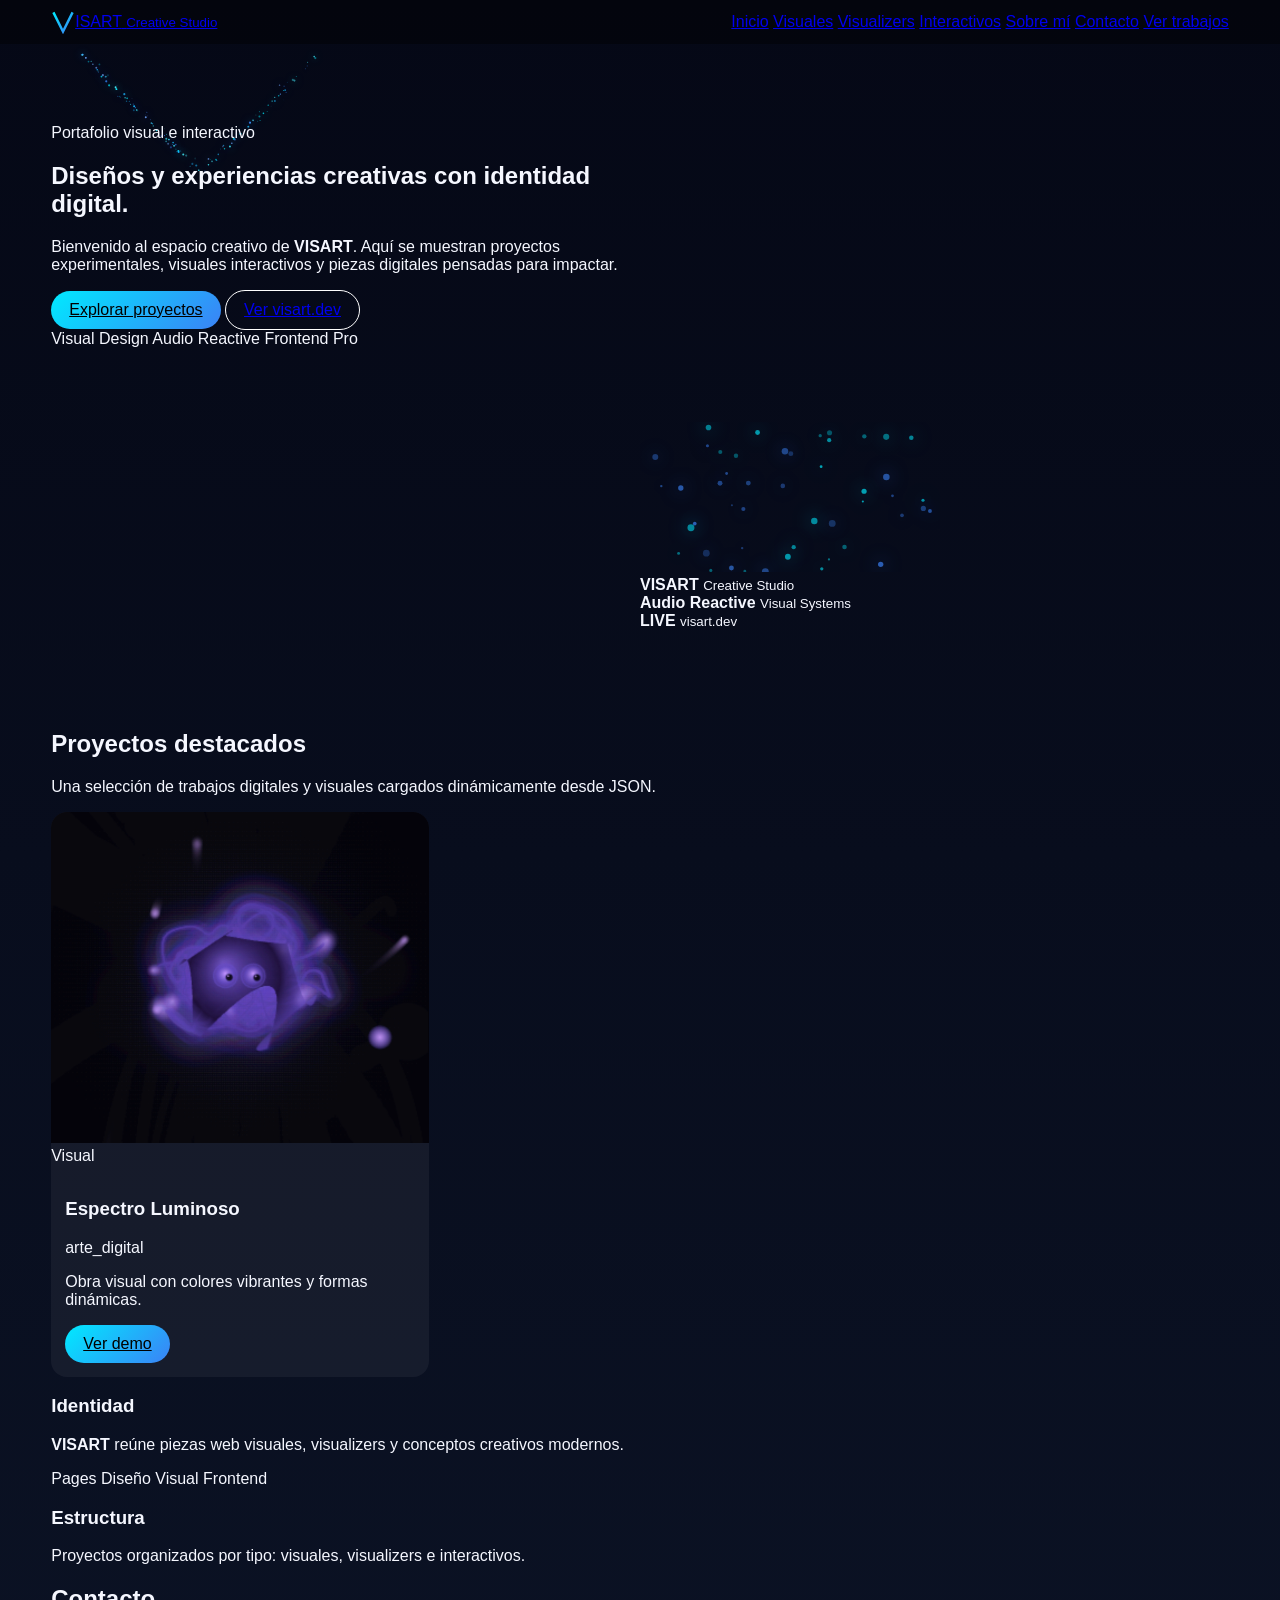
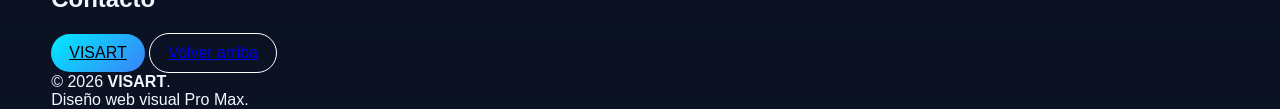
==== index.html @ 34c1328e "Enhance accessibility and text clarity in index.html Updated accessibility attributes and improved t" ====
<!DOCTYPE html>
<html lang="es">
<head>
  <meta charset="UTF-8" />
  <meta name="viewport" content="width=device-width, initial-scale=1.0" />

  <title>VISART | Portafolio Creativo</title>

  <meta name="google" content="notranslate">
  <meta name="description" content="Portafolio creativo de VISART con proyectos visuales, visualizers e interactivos." />

  <link rel="stylesheet" href="style.css">
</head>

<body class="page-home" data-tipo="todos" data-json="data/proyectos.json" data-assets="">
  <div class="bg-grid"></div>

  <header class="header">
    <div class="container header-inner">

      <a href="index.html" class="brand" aria-label="Ir al inicio de VISART">
        <div class="brand-mark">
          <svg viewBox="0 0 100 100" class="v-nav" aria-hidden="true">
            <defs>
              <linearGradient id="vGradient" x1="0%" y1="0%" x2="100%" y2="100%">
                <stop offset="0%" stop-color="var(--accent1)" />
                <stop offset="100%" stop-color="var(--accent2)" />
              </linearGradient>
            </defs>
            <path d="M10 10 L50 90 L90 10" />
          </svg>

          <canvas class="v-canvas" aria-hidden="true"></canvas>
        </div>

        <div class="brand-text">
          <span>ISART</span>
          <small>Creative Studio</small>
        </div>
      </a>

      <nav class="nav-links" aria-label="Navegación principal">
        <a href="#inicio">Inicio</a>
        <a href="pages/visuales/index.html">Visuales</a>
        <a href="pages/visualizers/index.html">Visualizers</a>
        <a href="pages/interactivos/index.html">Interactivos</a>
        <a href="#sobre-mi">Sobre mí</a>
        <a href="#contacto">Contacto</a>
        <a class="nav-cta" href="#proyectos">Ver trabajos</a>
      </nav>

    </div>
  </header>

  <main>
    <section class="hero" id="inicio">
      <div class="container hero-grid">

        <div class="hero-content">
          <div class="eyebrow">Portafolio visual e interactivo</div>

          <h1>
            Diseños y experiencias <span>creativas</span> con identidad digital.
          </h1>

          <p>
            Bienvenido al espacio creativo de <strong>VISART</strong>. Aquí se muestran proyectos experimentales,
            visuales interactivos y piezas digitales pensadas para impactar.
          </p>

          <div class="hero-actions">
            <a class="btn btn-primary" href="#proyectos">Explorar proyectos</a>
            <a class="btn btn-secondary" href="https://visart.dev" target="_blank" rel="noopener noreferrer">Ver visart.dev</a>
          </div>

          <div class="hero-points">
            <span>Visual Design</span>
            <span>Audio Reactive</span>
            <span>Frontend Pro</span>
          </div>
        </div>

        <div class="hero-card">
          <div class="hero-visual">
            <video autoplay muted loop playsinline class="bg-video">
              <source src="assets/hero-card.mp4" type="video/mp4">
            </video>

            <canvas id="bgFX"></canvas>
          </div>

          <div class="hero-mini-stats">
            <div class="mini">
              <strong>VISART</strong>
              <small>Creative Studio</small>
            </div>

            <div class="mini">
              <strong>Audio Reactive</strong>
              <small>Visual Systems</small>
            </div>

            <div class="mini">
              <strong>LIVE</strong>
              <small>visart.dev</small>
            </div>
          </div>
        </div>

      </div>
    </section>

    <section class="section" id="proyectos">
      <div class="container">
        <div class="section-head">
          <h2>Proyectos destacados</h2>
          <p>Una selección de trabajos digitales y visuales cargados dinámicamente desde JSON.</p>
        </div>

        <div class="projects-grid" id="projects-container"></div>
      </div>
    </section>

    <section class="section" id="sobre-mi">
      <div class="container about-grid">

        <div class="glass">
          <h3>Identidad</h3>
          <p>
            <strong>VISART</strong> reúne piezas web visuales, visualizers y conceptos creativos modernos.
          </p>

          <div class="skills">
            <span>Pages</span>
            <span>Diseño Visual</span>
            <span>Frontend</span>
          </div>
        </div>

        <div class="glass">
          <h3>Estructura</h3>
          <p>
            Proyectos organizados por tipo: visuales, visualizers e interactivos.
          </p>
        </div>

      </div>
    </section>

    <section class="section" id="contacto">
      <div class="container">
        <div class="glass contact-box">
          <h2>Contacto</h2>

          <div class="hero-actions center-actions">
            <a class="btn btn-primary" href="https://visart.dev" target="_blank" rel="noopener noreferrer">VISART</a>
            <a class="btn btn-secondary" href="#inicio">Volver arriba</a>
          </div>
        </div>
      </div>
    </section>
  </main>

  <footer>
    <div class="container footer-line">
      <div>© 2026 <strong>VISART</strong>.</div>
      <div>Diseño web visual Pro Max.</div>
    </div>
  </footer>

  <script src="script.js"></script>
</body>
</html>
---- style.css ----
:root {
  --bg: #050816;
  --bg2: #0b1224;
  --text: #f5f7ff;
  --accent1: #00eaff;
  --accent2: #3b82f6;
  --radius: 20px;
}

body {
  margin: 0;
  font-family: Arial;
  color: var(--text);
  background: linear-gradient(180deg, var(--bg), var(--bg2));
}

.container {
  width: 92%;
  max-width: 1200px;
  margin: auto;
}

/* HEADER */
.header {
  padding: 10px 0;
  background: rgba(0,0,0,.4);
}

.header-inner {
  display: flex;
  justify-content: space-between;
  align-items: center;
}

.brand {
  display: flex;
  align-items: center;
}

.brand-mark {
  width: 24px;
  height: 24px;
}

.v-nav path {
  stroke: url(#vGradient);
  stroke-width: 10;
  fill: none;
}

/* HERO */
.hero {
  padding: 80px 0;
}

.hero-grid {
  display: grid;
  grid-template-columns: 1fr 1fr;
}

.bg-video {
  width: 100%;
  border-radius: 20px;
}

/* BOTONES */
.btn {
  padding: 10px 18px;
  border-radius: 999px;
  display: inline-block;
}

.btn-primary {
  background: linear-gradient(135deg, var(--accent1), var(--accent2));
  color: #000;
}

.btn-secondary {
  border: 1px solid #fff;
}

/* PROYECTOS */
.projects-grid {
  display: grid;
  grid-template-columns: repeat(3, 1fr);
  gap: 22px;
}

.project-card {
  background: rgba(255,255,255,.05);
  border-radius: 16px;
  overflow: hidden;
}

.project-thumb img {
  width: 100%;
}

.project-body {
  padding: 14px;
}

/* RESPONSIVE */
@media (max-width: 900px) {
  .projects-grid {
    grid-template-columns: 1fr;
  }
}
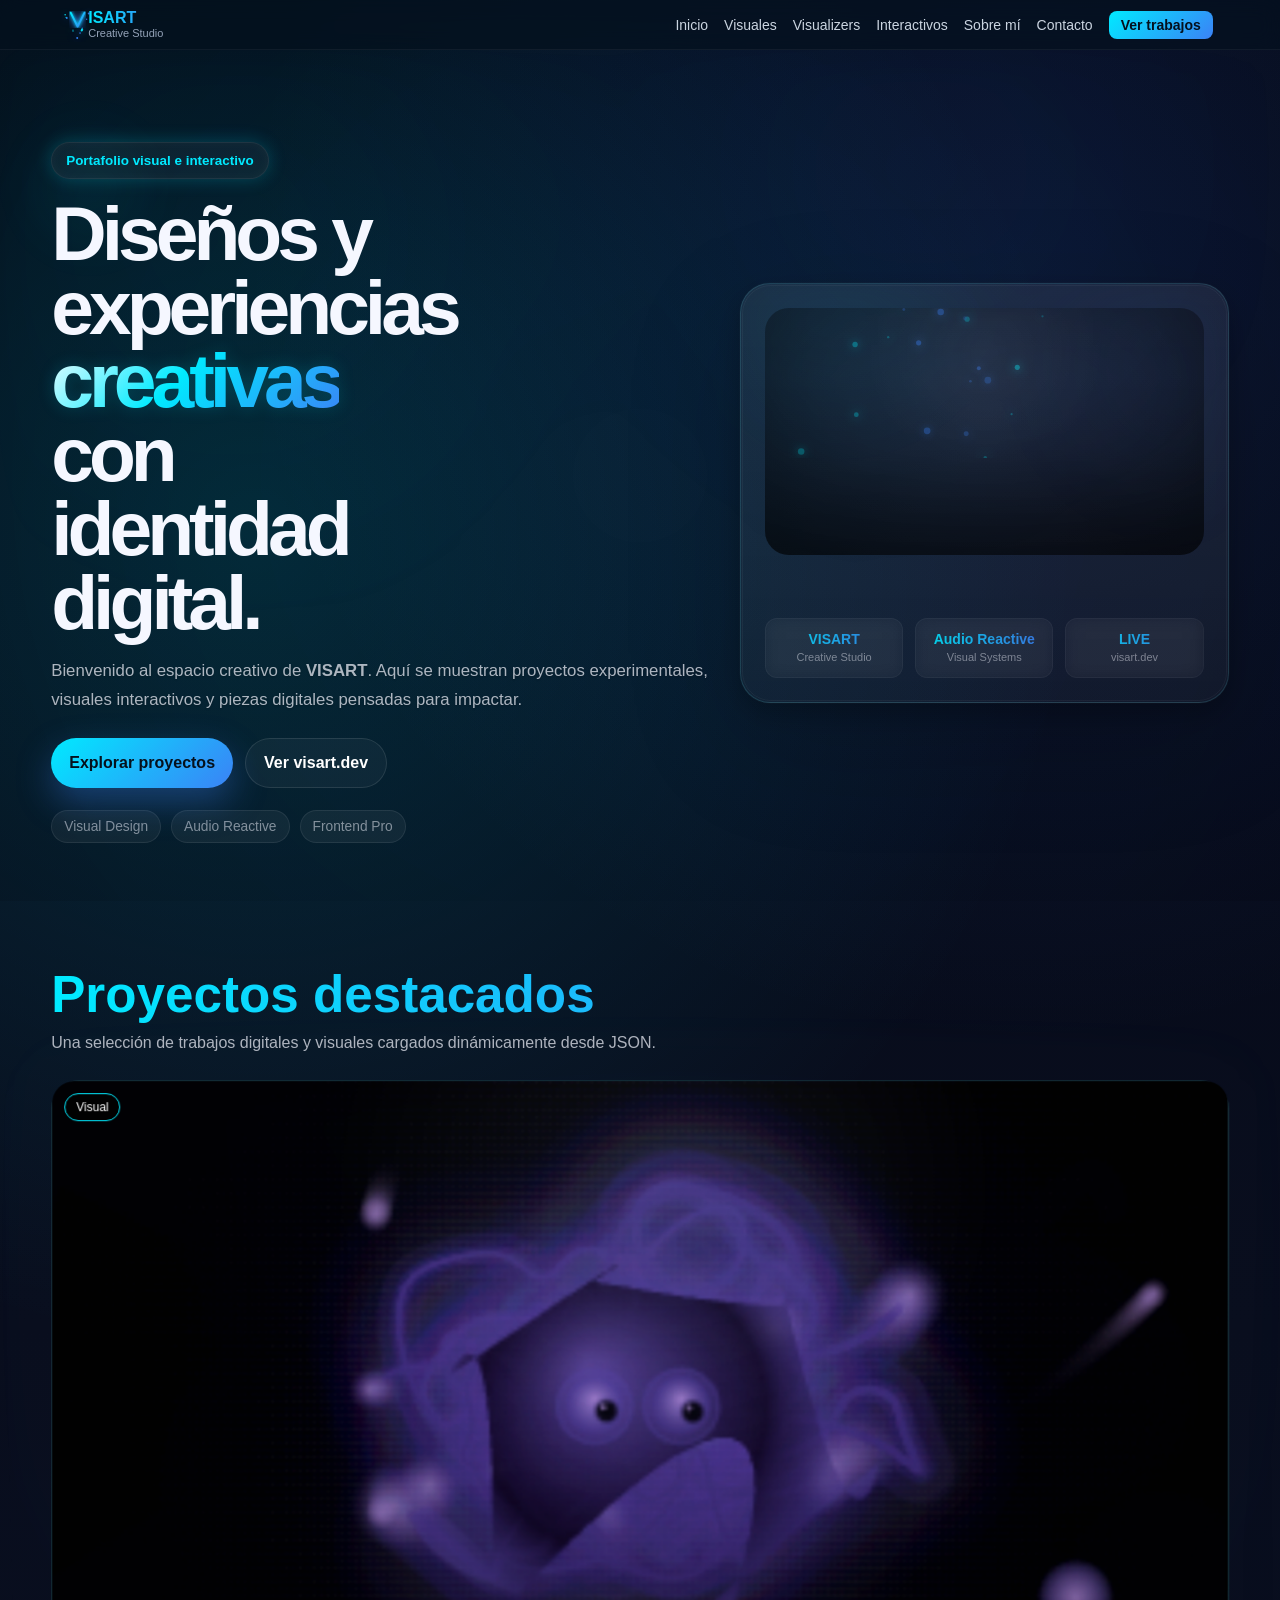
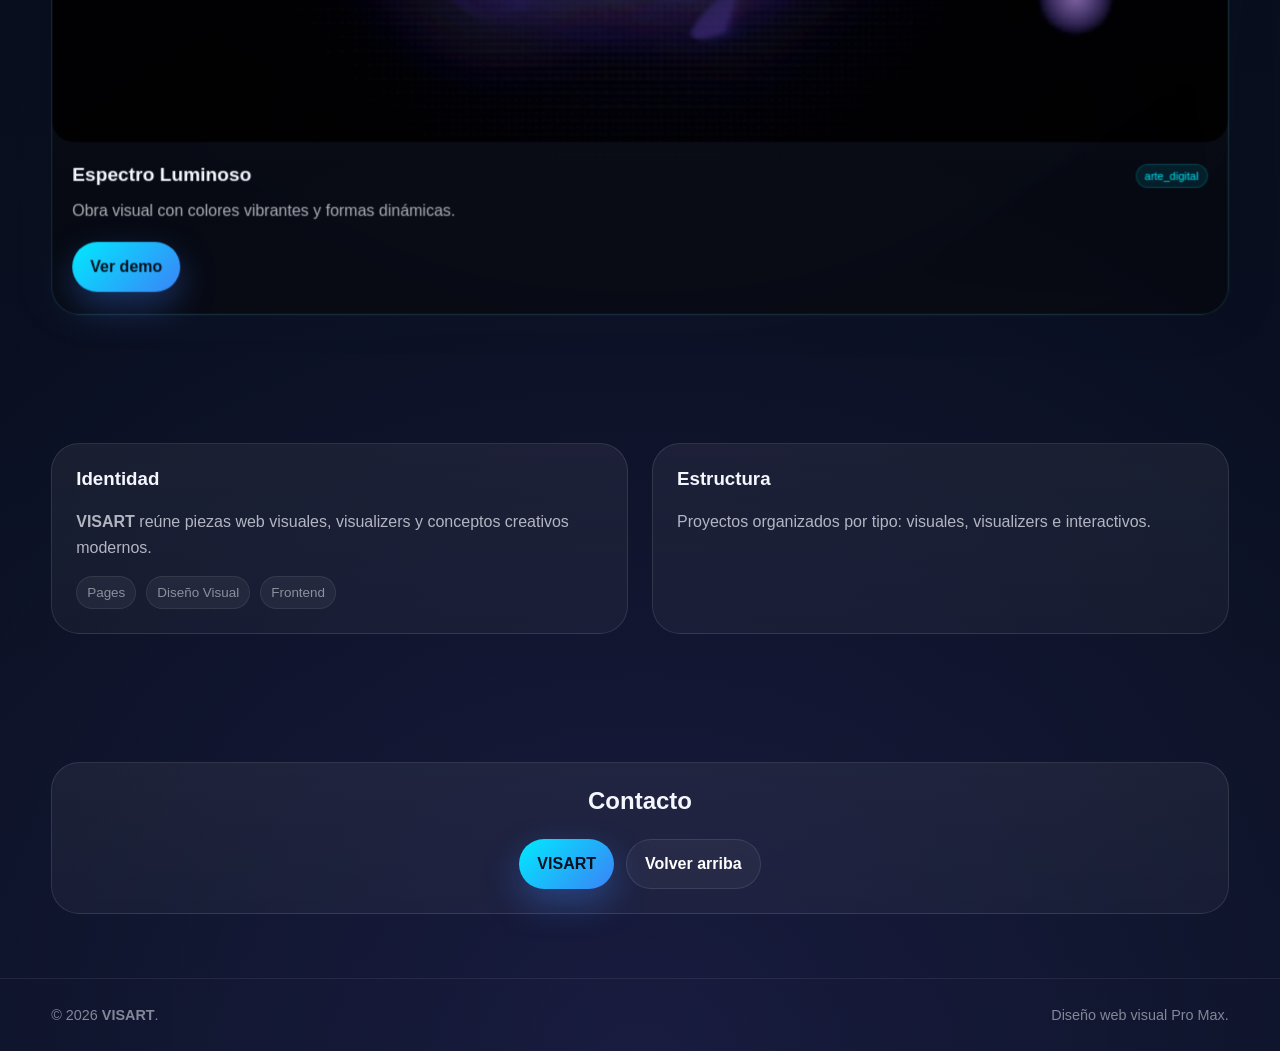
==== commit 0c334a34: "Update index.html" ====
--- a/index.html
+++ b/index.html
@@ -2,24 +2,70 @@
 <html lang="es">
 <head>
   <meta charset="UTF-8" />
-  <meta name="viewport" content="width=device-width, initial-scale=1.0" />
+  <meta
+    name="viewport"
+    content="width=device-width, initial-scale=1.0, viewport-fit=cover"
+  />
 
   <title>VISART | Portafolio Creativo</title>
 
   <meta name="google" content="notranslate">
-  <meta name="description" content="Portafolio creativo de VISART con proyectos visuales, visualizers e interactivos." />
-
-  <link rel="stylesheet" href="style.css">
+  <meta
+    name="description"
+    content="Portafolio creativo de VISART: arte digital interactivo, visualizers audio reactivos y experiencias visuales experimentales en visart.dev."
+  />
+
+  <link rel="canonical" href="https://visart.dev/">
+
+  <meta property="og:title" content="VISART | Visual Portfolio">
+  <meta
+    property="og:description"
+    content="Arte visual interactivo y visualizers audio-reactivos."
+  >
+
+  <meta
+    property="og:image"
+    content="https://visart.dev/assets/preview.png"
+  >
+
+  <meta property="og:url" content="https://visart.dev">
+  <meta name="twitter:card" content="summary_large_image">
+
+  <link rel="icon" href="/assets/favicon-32.png" sizes="32x32">
+  <link rel="apple-touch-icon" href="/assets/favicon-192.png">
+  <link rel="manifest" href="/site.webmanifest">
+
+  <link rel="stylesheet" href="/style.css">
+
+  <script type="application/ld+json">
+  {
+    "@context": "https://schema.org",
+    "@type": "Organization",
+    "name": "VISART",
+    "url": "https://visart.dev",
+    "logo": "https://visart.dev/assets/favicon-512.png",
+    "sameAs": [
+      "https://github.com/jhvisart"
+    ]
+  }
+  </script>
 </head>
 
-<body class="page-home" data-tipo="todos" data-json="data/proyectos.json" data-assets="">
+<body
+  class="page-home"
+  data-tipo="landing"
+  data-json="/data/proyectos.json"
+  data-assets="/"
+>
+
   <div class="bg-grid"></div>
 
   <header class="header">
     <div class="container header-inner">
 
-      <a href="index.html" class="brand" aria-label="Ir al inicio de VISART">
+      <a href="/" class="brand" aria-label="Ir al inicio de VISART">
         <div class="brand-mark">
+
           <svg viewBox="0 0 100 100" class="v-nav" aria-hidden="true">
             <defs>
               <linearGradient id="vGradient" x1="0%" y1="0%" x2="100%" y2="100%">
@@ -27,6 +73,7 @@
                 <stop offset="100%" stop-color="var(--accent2)" />
               </linearGradient>
             </defs>
+
             <path d="M10 10 L50 90 L90 10" />
           </svg>
 
@@ -41,9 +88,9 @@
 
       <nav class="nav-links" aria-label="Navegación principal">
         <a href="#inicio">Inicio</a>
-        <a href="pages/visuales/index.html">Visuales</a>
-        <a href="pages/visualizers/index.html">Visualizers</a>
-        <a href="pages/interactivos/index.html">Interactivos</a>
+        <a href="/pages/visuales/">Visuales</a>
+        <a href="/pages/visualizers/">Visualizers</a>
+        <a href="/pages/interactivos/">Interactivos</a>
         <a href="#sobre-mi">Sobre mí</a>
         <a href="#contacto">Contacto</a>
         <a class="nav-cta" href="#proyectos">Ver trabajos</a>
@@ -53,24 +100,44 @@
   </header>
 
   <main>
+
     <section class="hero" id="inicio">
+      <div class="hero-silence-layer"></div>
       <div class="container hero-grid">
 
-        <div class="hero-content">
-          <div class="eyebrow">Portafolio visual e interactivo</div>
+        <div class="hero-content reveal">
+
+          <div class="eyebrow">
+            Portafolio visual e interactivo
+          </div>
 
           <h1>
-            Diseños y experiencias <span>creativas</span> con identidad digital.
+            Diseños y experiencias
+            <span>creativas</span>
+            con identidad digital.
           </h1>
 
           <p>
-            Bienvenido al espacio creativo de <strong>VISART</strong>. Aquí se muestran proyectos experimentales,
-            visuales interactivos y piezas digitales pensadas para impactar.
+            Bienvenido al espacio creativo de
+            <strong>VISART</strong>.
+            Aquí se muestran proyectos experimentales,
+            visuales interactivos y piezas digitales
+            pensadas para impactar.
           </p>
 
           <div class="hero-actions">
-            <a class="btn btn-primary" href="#proyectos">Explorar proyectos</a>
-            <a class="btn btn-secondary" href="https://visart.dev" target="_blank" rel="noopener noreferrer">Ver visart.dev</a>
+            <a class="btn btn-primary" href="#proyectos">
+              Explorar proyectos
+            </a>
+
+            <a
+              class="btn btn-secondary"
+              href="https://visart.dev"
+              target="_blank"
+              rel="noopener noreferrer"
+            >
+              Ver visart.dev
+            </a>
           </div>
 
           <div class="hero-points">
@@ -78,18 +145,31 @@
             <span>Audio Reactive</span>
             <span>Frontend Pro</span>
           </div>
-        </div>
-
-        <div class="hero-card">
+
+        </div>
+
+        <div class="hero-card reveal">
+
           <div class="hero-visual">
-            <video autoplay muted loop playsinline class="bg-video">
-              <source src="assets/hero-card.mp4" type="video/mp4">
+
+            <video
+              autoplay
+              muted
+              loop
+              playsinline
+              webkit-playsinline
+              preload="metadata"
+              poster="/assets/hero-poster.jpg"
+              class="bg-video"
+            >
+              <source src="/assets/hero-card.mp4" type="video/mp4">
             </video>
 
             <canvas id="bgFX"></canvas>
           </div>
 
           <div class="hero-mini-stats">
+
             <div class="mini">
               <strong>VISART</strong>
               <small>Creative Studio</small>
@@ -104,30 +184,40 @@
               <strong>LIVE</strong>
               <small>visart.dev</small>
             </div>
-          </div>
-        </div>
-
-      </div>
-    </section>
-
-    <section class="section" id="proyectos">
+
+          </div>
+
+        </div>
+
+      </div>
+    </section>
+
+    <section class="section reveal" id="proyectos">
       <div class="container">
+
         <div class="section-head">
           <h2>Proyectos destacados</h2>
-          <p>Una selección de trabajos digitales y visuales cargados dinámicamente desde JSON.</p>
+          <p>
+            Una selección de trabajos digitales y visuales
+            cargados dinámicamente desde JSON.
+          </p>
         </div>
 
         <div class="projects-grid" id="projects-container"></div>
-      </div>
-    </section>
-
-    <section class="section" id="sobre-mi">
+
+      </div>
+    </section>
+
+    <section class="section reveal" id="sobre-mi">
       <div class="container about-grid">
 
         <div class="glass">
           <h3>Identidad</h3>
-          <p>
-            <strong>VISART</strong> reúne piezas web visuales, visualizers y conceptos creativos modernos.
+
+          <p>
+            <strong>VISART</strong>
+            reúne piezas web visuales,
+            visualizers y conceptos creativos modernos.
           </p>
 
           <div class="skills">
@@ -139,26 +229,45 @@
 
         <div class="glass">
           <h3>Estructura</h3>
-          <p>
-            Proyectos organizados por tipo: visuales, visualizers e interactivos.
-          </p>
-        </div>
-
-      </div>
-    </section>
-
-    <section class="section" id="contacto">
+
+          <p>
+            Proyectos organizados por tipo:
+            visuales, visualizers e interactivos.
+          </p>
+        </div>
+
+      </div>
+    </section>
+
+    <section class="section reveal" id="contacto">
       <div class="container">
+
         <div class="glass contact-box">
+
           <h2>Contacto</h2>
 
           <div class="hero-actions center-actions">
-            <a class="btn btn-primary" href="https://visart.dev" target="_blank" rel="noopener noreferrer">VISART</a>
-            <a class="btn btn-secondary" href="#inicio">Volver arriba</a>
-          </div>
-        </div>
-      </div>
-    </section>
+
+            <a
+              class="btn btn-primary"
+              href="https://visart.dev"
+              target="_blank"
+              rel="noopener noreferrer"
+            >
+              VISART
+            </a>
+
+            <a class="btn btn-secondary" href="#inicio">
+              Volver arriba
+            </a>
+
+          </div>
+
+        </div>
+
+      </div>
+    </section>
+
   </main>
 
   <footer>
@@ -168,6 +277,6 @@
     </div>
   </footer>
 
-  <script src="script.js"></script>
+  <script src="/script.js"></script>
 </body>
 </html>
--- a/style.css
+++ b/style.css
@@ -1,108 +1,2266 @@
+/* ===== IOS / SAFARI FIXES ===== */
+
+html {
+  scroll-behavior: smooth;
+  overflow-x: hidden;
+  -webkit-text-size-adjust: 100%;
+}
+
+body {
+  overflow-x: hidden;
+   overflow-y: auto;
+  overscroll-behavior-y: auto;
+  -webkit-overflow-scrolling: touch;
+  min-height: 100svh;
+}
+.hero,
+.section,
+.project-card,
+.hero-card,
+.hero-visual,
+.projects-grid {
+  touch-action: pan-y;
+}
+
+video,
+canvas,
+img {
+  transform: translateZ(0);
+  backface-visibility: hidden;
+  -webkit-backface-visibility: hidden;
+}
+
+.bg-video {
+  will-change: transform;
+}
+
+.hero-visual,
+.hero-card,
+.project-card {
+  transform: translateZ(0);
+}
 :root {
   --bg: #050816;
   --bg2: #0b1224;
+  --panel: rgba(255, 255, 255, .06);
+  --panel-border: rgba(255, 255, 255, .1);
   --text: #f5f7ff;
+  --muted: rgba(245, 247, 255, .7);
+  --soft: rgba(245, 247, 255, .5);
   --accent1: #00eaff;
   --accent2: #3b82f6;
-  --radius: 20px;
-}
+  --glow1: rgba(0, 234, 255, .16);
+  --glow2: rgba(59, 130, 246, .14);
+  --glow3: rgba(123, 97, 255, .12);
+  --radius: 24px;
+  --shadow: 0 20px 60px rgba(0, 0, 0, .35);
+  --max: 1200px;
+}
+
+/* COLORES POR PÁGINA */
+
+body.page-home {
+  --bg: #050816;
+  --bg2: #0b1224;
+  --accent1: #00eaff;
+  --accent2: #3b82f6;
+  --glow1: rgba(0, 234, 255, .15);
+  --glow2: rgba(59, 130, 246, .14);
+  --glow3: rgba(123, 97, 255, .12);
+}
+
+body.page-visuales {
+  --bg: #040816;
+  --bg2: #0a1022;
+  --accent1: #00eaff;
+  --accent2: #7b61ff;
+  --glow1: rgba(0, 234, 255, .20);
+  --glow2: rgba(123, 97, 255, .18);
+  --glow3: rgba(80, 60, 255, .20);
+}
+
+body.page-visualizers {
+  --bg: #031611;
+  --bg2: #09241d;
+  --accent1: #00ff88;
+  --accent2: #00c2ff;
+  --glow1: rgba(0, 255, 136, .20);
+  --glow2: rgba(0, 194, 255, .18);
+  --glow3: rgba(0, 255, 180, .14);
+}
+
+body.page-interactivos {
+  --bg: #160805;
+  --bg2: #22100a;
+  --accent1: #ff7a00;
+  --accent2: #ff00c8;
+  --glow1: rgba(255, 122, 0, .20);
+  --glow2: rgba(255, 0, 200, .18);
+  --glow3: rgba(255, 80, 0, .14);
+}
+
+/* BASE */
+
+* {
+  box-sizing: border-box;
+}
+
+/* FIX 1: scroll-behavior duplicado eliminado — solo se declara una vez arriba en iOS fixes */
 
 body {
   margin: 0;
-  font-family: Arial;
+  font-family: Arial, Helvetica, sans-serif;
   color: var(--text);
-  background: linear-gradient(180deg, var(--bg), var(--bg2));
+  background:
+    radial-gradient(circle at 20% 20%, var(--glow1), transparent 35%),
+    radial-gradient(circle at 80% 10%, var(--glow2), transparent 30%),
+    radial-gradient(circle at 50% 100%, var(--glow3), transparent 35%),
+    linear-gradient(180deg, var(--bg), var(--bg2));
+  background-attachment: scroll;
+  min-height: 100vh;
+  overflow-x: hidden;
+  text-rendering: optimizeLegibility;
+
+-webkit-font-smoothing: antialiased;
+
+-moz-osx-font-smoothing: grayscale;
+}
+
+a {
+  color: inherit;
+  text-decoration: none;
 }
 
 .container {
-  width: 92%;
-  max-width: 1200px;
-  margin: auto;
+  width: min(var(--max), 92%);
+  margin: 0 auto;
+}
+
+.bg-grid {
+
+  position: fixed;
+
+  inset: 0;
+
+  pointer-events: none;
+
+  background-image:
+
+    linear-gradient(
+      rgba(255,255,255,.028) 1px,
+      transparent 1px
+    ),
+
+    linear-gradient(
+      90deg,
+      rgba(255,255,255,.028) 1px,
+      transparent 1px
+    );
+
+  background-size: 40px 40px;
+
+  mask-image:
+    radial-gradient(
+      circle at center,
+      black 42%,
+      transparent 88%
+    );
+
+ opacity:
+
+  calc(
+    0.08 +
+    (var(--globalAtmosphere, 0) * 0.16)
+  );
+
+  z-index: 0;
+
+  transform:
+
+  translate3d(
+
+    calc(
+      (var(--mx, 50%) - 50%) * 0.012
+    ),
+
+    calc(
+      (var(--my, 50%) - 50%) * 0.012
+    ),
+
+    0
+  )
+
+  scale(
+    calc(
+      1 +
+      (var(--energy, 0) * 0.006)
+    )
+  );
+
+  filter:
+
+  blur(
+    calc(
+      .18px +
+      (var(--energy, 0) * .4px)
+    )
+  )
+
+ brightness(
+  calc(
+    0.92 +
+    (var(--globalAtmosphere, 0) * 0.06)
+  )
+);
+
+  will-change:
+    transform,
+    opacity;
 }
 
 /* HEADER */
+
 .header {
-  padding: 10px 0;
-  background: rgba(0,0,0,.4);
+  position: sticky;
+  top: 0;
+  z-index: 1000;
+  backdrop-filter: blur(10px);
+  background: rgba(4, 16, 29, 0.65);
+  border-bottom: 1px solid rgba(255, 255, 255, 0.05);
 }
 
 .header-inner {
+  max-width: var(--max);
+  margin: 0 auto;
+  padding: 10px 16px;
   display: flex;
+  align-items: center;
   justify-content: space-between;
-  align-items: center;
+  gap: 18px;
 }
 
 .brand {
   display: flex;
   align-items: center;
+  gap: 1px;
+  flex-shrink: 0;
+  min-width: max-content;
 }
 
 .brand-mark {
-  width: 24px;
-  height: 24px;
+  position: relative;
+  width: 20px;
+  height: 20px;
+  min-width: 20px;
+  flex: 0 0 20px;
+  border-radius: 6px;
+  display: flex;
+  align-items: center;
+  justify-content: center;
+  overflow: visible;
+  background: transparent;
+}
+
+.v-nav {
+  position: relative;
+  z-index: 2;
+  display: block;
+  width: 86%;
+  height: 86%;
+  transform: translateY(-5px);
 }
 
 .v-nav path {
+  fill: none;
   stroke: url(#vGradient);
-  stroke-width: 10;
-  fill: none;
+  stroke-width: 11;
+  stroke-linecap: round;
+  stroke-linejoin: round;
+  stroke-dasharray: 200;
+  stroke-dashoffset: 200;
+  filter:
+    drop-shadow(0 0 8px var(--accent1))
+    drop-shadow(0 0 18px var(--accent2));
+  animation:
+    drawV 2s ease-out forwards,
+    glowV 3s infinite ease-in-out;
+}
+
+.v-canvas {
+  position: absolute;
+  left: -7px;
+  top: -7px;
+  width: calc(100% + 14px);
+  height: calc(100% + 14px);
+  pointer-events: none;
+  z-index: 4;
+}
+
+.brand-text span,
+.mini strong {
+  display: block;
+  background: linear-gradient(90deg, var(--accent1), var(--accent2));
+  -webkit-background-clip: text;
+  background-clip: text;
+  -webkit-text-fill-color: transparent;
+}
+
+.brand-text span {
+  font-weight: 700;
+  font-size: 16px;
+  line-height: 1;
+}
+
+.brand-text small {
+  display: block;
+  margin-top: 2px;
+  font-size: 11px;
+  line-height: 1;
+  color: #94a3b8;
+}
+
+.nav-links {
+  display: flex;
+  align-items: center;
+  gap: 16px;
+  flex-wrap: wrap;
+  justify-content: flex-end;
+}
+
+.nav-links a {
+  font-size: 14px;
+  color: #cbd5e1;
+  position: relative;
+  transition: 0.3s;
+  white-space: nowrap;
+}
+
+.nav-links a:hover {
+  color: #fff;
+}
+
+.nav-links a::after {
+  content: "";
+  position: absolute;
+  left: 0;
+  bottom: -4px;
+  width: 0%;
+  height: 2px;
+  background: linear-gradient(90deg, var(--accent1), var(--accent2));
+  transition: 0.3s;
+}
+
+.nav-links a:hover::after {
+  width: 100%;
+}
+
+.nav-cta {
+  padding: 6px 12px;
+  border-radius: 8px;
+  background: linear-gradient(135deg, var(--accent1), var(--accent2));
+  color: #04101d !important;
+  font-weight: 600;
+}
+
+.nav-cta::after {
+  display: none;
 }
 
 /* HERO */
+
 .hero {
-  padding: 80px 0;
+  position: relative;
+  z-index: 1;
+  padding: 92px 0 58px;
+}
+
+.hero-silence-layer {
+
+  position: absolute;
+
+  inset: 0;
+
+  pointer-events: none;
+
+  z-index: 0;
+
+  background:
+
+    radial-gradient(
+
+      circle at center,
+
+      transparent 0%,
+
+      rgba(0,0,0,.04) 58%,
+
+      rgba(0,0,0,.16) 100%
+    );
+
+  opacity:
+
+  calc(
+    0.58 +
+    (var(--globalAtmosphere, 0) * 0.12)
+  );
+
+  mix-blend-mode: normal;
+
+  will-change: opacity;
 }
 
 .hero-grid {
+  position: relative;
+
+  z-index: 2;
+  display: grid;
+  grid-template-columns: 1.15fr .85fr;
+  gap: 28px;
+  align-items: center;
+}
+
+.hero-content p {
+  color: var(--muted);
+  font-size: 1.05rem;
+  line-height: 1.7;
+  max-width: 680px;
+  text-shadow:
+  0 1px 2px rgba(0,0,0,.22);
+}
+
+h1 {
+  font-size: clamp(2.6rem, 6vw, 5.2rem);
+  line-height: .96;
+  margin: 0 0 18px;
+  max-width: 9.5ch;
+}
+
+h1 span {
+  background: linear-gradient(135deg, #ffffff, var(--accent1) 45%, var(--accent2) 100%);
+  -webkit-background-clip: text;
+  background-clip: text;
+  color: transparent;
+}
+
+.eyebrow {
+  display: inline-flex;
+  align-items: center;
+  gap: 10px;
+  padding: 10px 14px;
+  border-radius: 999px;
+  background: rgba(255, 255, 255, .04);
+  border: 1px solid rgba(255, 255, 255, .08);
+  color: var(--accent1);
+  font-weight: 700;
+  font-size: .84rem;
+  margin-bottom: 18px;
+}
+
+.hero-actions {
+  display: flex;
+  align-items: center;
+  gap: 12px;
+  flex-wrap: wrap;
+  margin-top: 24px;
+}
+
+.center-actions {
+  justify-content: center;
+}
+
+.hero-points {
+  display: flex;
+  gap: 10px;
+  flex-wrap: wrap;
+  margin-top: 22px;
+}
+
+.hero-points span {
+  padding: 8px 12px;
+  border-radius: 999px;
+  background: rgba(255, 255, 255, .05);
+  border: 1px solid rgba(255, 255, 255, .08);
+  color: var(--soft);
+  font-size: .86rem;
+}
+
+/* BOTONES */
+
+.btn {
+  display: inline-flex;
+  align-items: center;
+  justify-content: center;
+  gap: 10px;
+  min-height: 50px;
+  padding: 0 18px;
+  border-radius: 999px;
+  font-weight: 800;
+  transition: .22s ease;
+}
+
+.btn:hover {
+  transform: translateY(-2px);
+}
+
+.btn-primary {
+  color: #05111d;
+  background: linear-gradient(135deg, var(--accent1), var(--accent2));
+  box-shadow: 0 14px 35px color-mix(in srgb, var(--accent2) 35%, transparent);
+}
+
+.btn-secondary {
+  color: #fff;
+  background: rgba(255, 255, 255, .04);
+  border: 1px solid rgba(255, 255, 255, .1);
+}
+
+/* HERO CARD */
+
+.hero-card {
+  position: relative;
+ contain: layout;
+
+isolation: isolate;
+
+transform:
+
+  translate3d(0,0,0)
+
+  scale(
+    calc(
+      1 +
+      (var(--atmosphere, 0) * 0.004)
+    )
+  );
+
+  backface-visibility: hidden;
+
+  -webkit-backface-visibility: hidden;
+  padding: 24px;
+  border-radius: 30px;
+  background: linear-gradient(180deg, rgba(255, 255, 255, .08), rgba(255, 255, 255, .04));
+  border: 1px solid color-mix(
+  in srgb,
+  var(--accent1) calc(8% + (var(--atmosphere, 0) * 28%)),
+  rgba(255,255,255,.06)
+);
+  box-shadow:
+  0 10px 24px rgba(0,0,0,.22),
+  0 38px 120px rgba(0,0,0,.16),
+  0 0 0 1px rgba(255,255,255,.022),
+  0 0 60px color-mix(in srgb, var(--accent1) 18%, transparent),
+  0 0 120px color-mix(in srgb, var(--accent1) 10%, transparent);
+  display: flex;
+  flex-direction: column;
+  justify-content: space-between;
+  min-height: 420px;
+  transition:
+
+  transform 0.9s cubic-bezier(.22,.61,.36,1),
+
+  box-shadow 1.2s ease,
+
+  border-color 1s ease,
+
+  background 1.2s ease;
+}
+
+.hero-visual {
+  position: relative;
+  height: 100%;
+  width: 100%;
+  aspect-ratio: 16 / 9;
+  border-radius: 24px;
+  overflow: hidden;
+  background:
+
+  radial-gradient(
+
+    circle at center,
+
+    rgba(255,255,255,.03),
+
+    rgba(0,0,0,.22)
+  );
+  display: flex;
+  align-items: center;
+  justify-content: center;
+  contain: layout style;
+
+isolation: isolate;
+
+transform:
+  translate3d(0,0,0);
+
+will-change:
+  transform,
+  opacity;
+}
+
+.bg-video {
+  position: absolute;
+  inset: 0;
+  width: 100%;
+  height: 100%;
+  object-fit: cover;
+  z-index: 1;
+
+  filter:
+  brightness(.82)
+  saturate(.88)
+  contrast(1.02);
+
+transform: scale(1.018);
+}
+
+#bgFX {
+  position: absolute;
+  inset: 0;
+  opacity: .58;
+
+mix-blend-mode: screen;
+
+filter:
+  blur(.4px)
+  saturate(108%);
+  z-index: 2;
+  pointer-events: none;
+  transform:
+  translate3d(0,0,0);
+
+will-change:
+  transform,
+  opacity;
+
+backface-visibility: hidden;
+
+-webkit-backface-visibility: hidden;
+}
+
+.hero-mini-stats {
+  display: flex;
+  gap: 12px;
+  margin-top: 15px;
+}
+
+.mini {
+  flex: 1;
+  padding: 12px;
+  border-radius: 12px;
+ background:
+  rgba(255,255,255,.035);
+  text-align: center;
+border:
+  1px solid
+  rgba(255,255,255,.045);
+}
+
+.mini strong {
+  font-size: 14px;
+}
+
+.mini small {
+  font-size: 11px;
+  color: var(--soft);
+}
+
+/* SECCIONES */
+
+.section {
+  position: relative;
+  z-index: 1;
+  padding: 64px 0;
+  overflow-x: clip;
+  overflow-y: clip;
+}
+
+.section-head {
+  margin-bottom: 28px;
+}
+
+.section-head h2 {
+  font-size: clamp(2rem, 4vw, 3.2rem);
+  margin: 0 0 10px;
+}
+
+.section-head p {
+  color: var(--muted);
+  margin: 0;
+}
+
+/* PROYECTOS */
+
+.projects-grid {
+
+  position: relative;
+
+  display: grid;
+
+  perspective: 1600px;
+transform-style: preserve-3d;
+
+  grid-template-columns:
+    repeat(
+      auto-fit,
+      minmax(300px, 1fr)
+    );
+
+  gap: 28px;
+
+  isolation: isolate;
+
+}
+
+.projects-grid::before {
+
+  content: "";
+
+  position: absolute;
+
+  inset: -8%;
+
+  background:
+
+    radial-gradient(
+
+      circle at 50% 50%,
+
+      color-mix(
+        in srgb,
+        var(--accent1) 6%,
+        transparent
+      ),
+
+      transparent 72%
+    );
+
+  opacity:
+calc(
+
+  0.004 +
+
+  (var(--breath, 0) * 0.012) +
+
+  (var(--globalAtmosphere, 0) * 0.028)
+);
+
+filter:
+
+blur(
+  calc(
+    72px +
+    (var(--globalAtmosphere, 0) * 18px)
+  )
+)
+
+brightness(
+  calc(
+    0.92 +
+    (var(--globalAtmosphere, 0) * 0.08)
+  )
+);
+
+  pointer-events: none;
+
+  z-index: -1;
+
+  will-change:
+    opacity,
+    filter;
+}
+
+.project-card {
+  position: relative;
+
+ overflow: visible;
+
+backface-visibility: hidden;
+
+-webkit-backface-visibility: hidden;
+
+/* FIX 4: transform-style: preserve-3d declarado una sola vez */
+transform-style: preserve-3d;
+
+  border-radius: 28px;
+
+border: 1px solid
+  color-mix(
+    in srgb,
+    var(--accent1) 10%,
+    rgba(255,255,255,.06)
+  );
+
+background:
+
+  linear-gradient(
+
+    180deg,
+
+    rgba(
+      255,
+      255,
+      255,
+
+      calc(
+        0.032 +
+        (var(--energy) * 0.010)
+      )
+    ),
+
+    rgba(
+      255,
+      255,
+      255,
+
+      calc(
+        0.010 +
+        (var(--proximity) * 0.004)
+      )
+    )
+  ),
+
+  rgba(
+    3,
+    5,
+    12,
+
+    calc(
+      0.78 -
+      (var(--proximity) * 0.025)
+    )
+  );
+
+ transform:
+ translate3d(
+  calc(var(--magneticX, 0px) * 0.82),
+  calc(var(--magneticY, 0px) * 0.82),
+   calc((var(--breath, 0) - 0.5) * 1.2px)
+  )
+scale(
+  calc(
+    1 +
+    (var(--proximity) * 0.018)
+  )
+)
+ rotateX(var(--tiltX, 0deg))
+rotateY(var(--tiltY, 0deg))
+rotateZ(
+  calc(
+    var(--tiltY, 0deg) * 0.018
+  )
+)
+
+translateX(
+  calc(
+    var(--depthShiftX, 0px)
+  )
+)
+
+translateY(
+  calc(
+    var(--depthShiftY, 0px)
+  )
+);
+
+  transition:
+    transform 0.72s cubic-bezier(.22,.61,.36,1),
+    box-shadow 0.45s ease,
+    border-color 0.3s ease;
+
+ will-change:
+
+  transform,
+
+  opacity;
+
+contain:
+  layout;
+
+  isolation: isolate;
+
+opacity:
+  calc(
+
+    0.70 +
+
+    (var(--proximity) * 0.18) +
+
+    (var(--energy) * 0.04) +
+
+    (var(--fieldPresence, 0) * 0.12)
+  );
+
+  --proximity: 0;
+  --energy: 0;
+  --breath: 0;
+
+  user-select: none;
+  -webkit-user-select: none;
+
+  pointer-events: auto;
+}
+
+
+.project-card:hover .project-thumb img {
+  transform: scale(1.08);
+}
+
+.project-badge {
+  position: absolute;
+
+  transform:
+
+  translateZ(92px)
+
+  translateX(
+    calc(var(--tiltY, 0deg) * 0.16)
+  )
+
+  translateY(
+    calc(var(--tiltX, 0deg) * -0.16)
+  )
+
+  rotateZ(
+    calc(var(--tiltY, 0deg) * 0.024)
+  );
+  top: 12px;
+  left: 12px;
+  padding: 6px 11px;
+  border-radius: 999px;
+  background: rgba(0, 0, 0, 0.68);
+  color: #fff;
+  border: 1px solid var(--accent1);
+  font-size: 12px;
+  transition:
+
+transform 1.35s cubic-bezier(.12,.82,.18,1),
+
+opacity 1.1s ease,
+
+filter 1.2s ease;
+}
+
+.project-body {
+
+  position: relative;
+
+  z-index: 2;
+
+  transform:
+
+  translateZ(
+    calc(
+      64px +
+      (var(--proximity) * 28px)
+    )
+  )
+
+  translateX(
+    calc(var(--tiltY, 0deg) * 0.12)
+  )
+
+  translateY(
+    calc(var(--tiltX, 0deg) * -0.12)
+  )
+
+  rotateZ(
+    calc(var(--tiltY, 0deg) * 0.012)
+  );
+
+  padding: 22px 20px;
+
+  will-change: transform;
+
+  transition:
+
+transform 1.08s cubic-bezier(.16,.84,.24,1),
+
+filter 1.2s ease,
+
+opacity 1s ease;
+
+  backface-visibility: hidden;
+  -webkit-backface-visibility: hidden;
+}
+
+.project-top {
+  display: flex;
+  align-items: flex-start;
+  justify-content: space-between;
+  gap: 12px;
+  margin-bottom: 10px;
+}
+
+.project-top h3 {
+  margin: 0;
+  font-size: 1.2rem;
+}
+
+.project-tag {
+  flex-shrink: 0;
+  font-size: 11px;
+  color: var(--accent1);
+  padding: 5px 8px;
+  border-radius: 999px;
+  background: color-mix(in srgb, var(--accent1) 10%, transparent);
+  border: 1px solid color-mix(in srgb, var(--accent1) 20%, transparent);
+}
+
+.project-body p {
+  color: var(--muted);
+  line-height: 1.6;
+  margin: 0 0 18px;
+}
+
+.project-actions {
+  display: flex;
+  align-items: center;
+  gap: 10px;
+  position: relative;
+z-index: 30;
+transform:
+  translateZ(110px)
+  translateX(calc(var(--tiltY, 0deg) * 0.12))
+  translateY(calc(var(--tiltX, 0deg) * -0.12));
+ transition:
+
+transform .82s cubic-bezier(.18,.78,.22,1),
+
+opacity .9s ease;
+}
+
+/* ABOUT / CONTACTO */
+
+.about-grid {
   display: grid;
   grid-template-columns: 1fr 1fr;
-}
-
-.bg-video {
-  width: 100%;
-  border-radius: 20px;
-}
-
-/* BOTONES */
-.btn {
-  padding: 10px 18px;
+  gap: 24px;
+}
+
+.glass {
+  border-radius: 28px;
+  padding: 24px;
+  background: linear-gradient(180deg, rgba(255, 255, 255, .06), rgba(255, 255, 255, .035));
+  border: 1px solid rgba(255, 255, 255, .1);
+}
+
+.glass h3,
+.glass h2 {
+  margin-top: 0;
+}
+
+.glass p {
+  color: var(--muted);
+  line-height: 1.6;
+}
+
+.skills {
+  display: flex;
+  flex-wrap: wrap;
+  gap: 10px;
+  margin-top: 16px;
+}
+
+.skills span {
+  padding: 8px 10px;
   border-radius: 999px;
-  display: inline-block;
-}
-
-.btn-primary {
-  background: linear-gradient(135deg, var(--accent1), var(--accent2));
-  color: #000;
-}
-
-.btn-secondary {
-  border: 1px solid #fff;
-}
-
-/* PROYECTOS */
-.projects-grid {
-  display: grid;
-  grid-template-columns: repeat(3, 1fr);
-  gap: 22px;
-}
-
-.project-card {
-  background: rgba(255,255,255,.05);
-  border-radius: 16px;
-  overflow: hidden;
-}
-
-.project-thumb img {
-  width: 100%;
-}
-
-.project-body {
-  padding: 14px;
+  background: rgba(255, 255, 255, .05);
+  border: 1px solid rgba(255, 255, 255, .08);
+  color: var(--soft);
+  font-size: .84rem;
+}
+
+.contact-box {
+  text-align: center;
+}
+
+/* FOOTER */
+
+footer {
+  position: relative;
+  z-index: 1;
+  padding: 28px 0;
+  border-top: 1px solid rgba(255, 255, 255, .08);
+}
+
+.footer-line {
+  display: flex;
+  align-items: center;
+  justify-content: space-between;
+  gap: 16px;
+  color: var(--soft);
+  font-size: .9rem;
+}
+
+/* ANIMACIONES */
+
+@keyframes drawV {
+  from {
+    stroke-dashoffset: 200;
+  }
+
+  to {
+    stroke-dashoffset: 0;
+  }
+}
+
+@keyframes glowV {
+  0%, 100% {
+    filter:
+      drop-shadow(0 0 5px var(--accent1))
+      drop-shadow(0 0 12px var(--accent2));
+  }
+
+  50% {
+    filter:
+      drop-shadow(0 0 12px var(--accent1))
+      drop-shadow(0 0 26px var(--accent2));
+  }
 }
 
 /* RESPONSIVE */
-@media (max-width: 900px) {
+
+@media (max-width: 980px) {
+  .hero-grid {
+    grid-template-columns: 1fr;
+  }
+
+  .hero-card {
+    min-height: 360px;
+  }
+
+  .about-grid {
+    grid-template-columns: 1fr;
+  }
+}
+
+@media (max-width: 768px) {
+  .header-inner {
+    padding: 8px 12px;
+    align-items: center;
+  }
+
+  .brand-text span {
+    font-size: 14px;
+  }
+
+  .brand-text small {
+    font-size: 10px;
+  }
+
+  .nav-links {
+    gap: 10px;
+  }
+
+  .nav-links a {
+    font-size: 12px;
+  }
+
+  .nav-cta {
+    padding: 5px 9px;
+  }
+
+  .hero {
+    padding-top: 64px;
+  }
+
+  .btn {
+    min-height: 44px;
+    padding: 0 14px;
+    font-size: 13px;
+    position: relative;
+z-index: 40;
+pointer-events: auto;
+touch-action: manipulation;
+  }
+
   .projects-grid {
     grid-template-columns: 1fr;
   }
-}
+
+  .hero-mini-stats {
+    flex-direction: column;
+  }
+
+  .footer-line {
+    flex-direction: column;
+    text-align: center;
+  }
+
+  .project-card::before {
+
+  opacity:
+    calc(
+      0.04 +
+      (var(--proximity) * 0.12)
+    );
+
+  filter:
+    blur(22px);
+
+}
+
+.project-card::after {
+
+  opacity:
+    calc(
+      0.004 +
+      (var(--proximity) * 0.08)
+    );
+
+  filter:
+    blur(28px);
+}
+
+  .project-card {
+
+  transform:
+
+    translate3d(
+
+      calc(var(--magneticX, 0px) * 0.55),
+
+      calc(var(--magneticY, 0px) * 0.55),
+
+      0
+    )
+
+    rotateX(
+      calc(var(--tiltX, 0deg) * 0.26)
+    )
+
+    rotateY(
+      calc(var(--tiltY, 0deg) * 0.26)
+    );
+ }
+
+  .bg-video {
+
+  filter:
+    brightness(.74)
+    saturate(.82)
+    contrast(1.01);
+
+}
+
+  .bg-grid {
+
+  opacity: .08;
+
+  filter: blur(.3px);
+}
+}
+
+@media (max-width: 520px) {
+  .header-inner {
+    flex-direction: column;
+    align-items: flex-start;
+  }
+
+  .nav-links {
+    justify-content: flex-start;
+    width: 100%;
+  }
+
+  h1 {
+    font-size: clamp(2.3rem, 13vw, 3.8rem);
+  }
+
+  .hero-card {
+    padding: 16px;
+    min-height: 300px;
+    transform:
+
+  translate3d(0,0,0)
+
+  scale(
+    calc(
+      1 +
+      (var(--atmosphere, 0) * 0.002)
+    )
+  );
+  }
+}
+
+/* ============================= */
+/* VISART APPLE CARDS FINAL */
+/* ============================= */
+
+.project-card:hover {
+  opacity: 1;
+
+  border-color:
+  color-mix(
+    in srgb,
+    var(--accent1) 42%,
+    rgba(255,255,255,.08)
+  );
+
+ box-shadow:
+
+ 0 1px 2px rgba(0,0,0,.34),
+
+ 0 12px 24px rgba(0,0,0,.26),
+
+  0 42px 96px rgba(0,0,0,.26),
+
+  0 78px 160px rgba(0,0,0,.14),
+
+  0 0 26px
+  color-mix(
+    in srgb,
+    var(--accent1) 12%,
+    transparent
+  );
+}
+
+  
+
+.project-card::before {
+  content: "";
+  position: absolute;
+  inset: 0;
+  border-radius: inherit;
+
+background:
+
+  radial-gradient(
+
+   circle at
+
+calc(var(--haloX, 50%) + 4%)
+calc(var(--haloY, 30%) - 3%),
+
+    color-mix(
+      in srgb,
+      var(--accent1) 32%,
+      transparent
+    ) 0%,
+
+    color-mix(
+      in srgb,
+      var(--accent2) 12%,
+      transparent
+    ) 24%,
+
+    transparent 58%
+  ),
+
+  linear-gradient(
+
+    145deg,
+
+    rgba(255,255,255,.085),
+
+    rgba(255,255,255,.015) 42%,
+
+    rgba(0,0,0,.08)
+  );
+
+opacity:
+calc(
+
+  0.045 +
+
+  (var(--proximity) * 0.24) +
+
+  (var(--energy) * 0.06) +
+
+  (var(--foregroundAuthority, 0) * 0.08)
+);
+transition:
+
+  opacity .9s ease,
+
+  transform 1.1s cubic-bezier(.22,.61,.36,1),
+
+  filter 1.2s ease;
+  pointer-events: none;
+  z-index: 3;
+ mix-blend-mode: plus-lighter;
+  filter:
+
+blur(
+  calc(
+    22px +
+    (var(--energy) * 10px) +
+    (var(--breath) * 6px)
+  )
+)
+
+brightness(
+  calc(
+    1.02 +
+    (var(--foregroundAuthority, 0) * 0.12)
+  )
+)
+
+contrast(
+  calc(
+    1.08 +
+    (var(--depthPresence, 0) * 0.08)
+  )
+)
+
+saturate(1.18);
+
+  will-change: transform, opacity;
+transform:
+
+  translate3d(
+    calc(var(--magneticX, 0px) * -0.18),
+    calc(var(--magneticY, 0px) * -0.18),
+    0
+  )
+
+  scale(
+    calc(
+      1.012 +
+      (var(--energy) * 0.004) +
+      (var(--atmosphericDepth, 0) * 0.008)
+    )
+  )
+
+  translateZ(
+    calc(
+      var(--depthPresence, 0) * -6px
+    )
+  );
+
+backface-visibility: hidden;
+-webkit-backface-visibility: hidden;
+}
+
+.project-card:hover::before {
+  opacity:
+    calc(
+      0.22 +
+      (var(--proximity) * 0.34) +
+      (var(--energy) * 0.08)
+    );
+}
+
+.project-card::after {
+
+  content: "";
+
+  position: absolute;
+
+  inset: -24px;
+
+  border-radius: 34px;
+ mix-blend-mode: screen;
+
+  background:
+    radial-gradient(
+      circle at
+   var(--haloX, 50%)
+   var(--haloY, 50%),
+
+      color-mix(
+        in srgb,
+        var(--accent1) 38%,
+        transparent
+      ) 0%,
+
+      color-mix(
+        in srgb,
+        var(--accent2) 18%,
+        transparent
+      ) 28%,
+
+      transparent 72%
+    );
+
+opacity:
+  calc(
+
+    0.008 +
+
+    (var(--proximity) * 0.095) +
+
+    (var(--energy) * 0.018)
+  );
+
+  filter:
+
+blur(
+  calc(
+    18px +
+    (var(--energy) * 10px)
+  )
+)
+
+brightness(
+  calc(
+    1 +
+    (var(--foregroundAuthority, 0) * 0.08)
+  )
+);
+  transform:
+
+    translate3d(
+      calc(var(--magneticX, 0px) * -0.24),
+      calc(var(--magneticY, 0px) * -0.24),
+      0
+    )
+
+    translateZ(0)
+    scale(
+  calc(
+    1.004 +
+
+    (var(--energy) * 0.004) +
+
+    (var(--breath) * 0.018)
+  )
+);
+
+  pointer-events: none;
+
+  z-index: -1;
+
+ will-change:
+  opacity;
+}
+
+.project-thumb {
+  position: relative;
+  aspect-ratio: 16 / 9;
+  overflow: hidden;
+
+  border-radius: 22px;
+
+  background:
+
+  radial-gradient(
+
+    circle at 50% 50%,
+
+    rgba(255,255,255,.022),
+
+    transparent 72%
+  );
+
+isolation: isolate;
+
+transform:
+  translateZ(8px);
+
+will-change:
+  transform;
+}
+
+.project-thumb img {
+
+  z-index: 2;
+
+  width: 100%;
+
+  height: 100%;
+
+  object-fit: cover;
+
+  transform-origin:
+    center center;
+
+  transition:
+    transform .92s cubic-bezier(.22,.61,.36,1),
+    filter .72s ease;
+
+  transform:
+
+    translateZ(
+      calc(
+        36px +
+        (var(--proximity) * 16px)
+      )
+    )
+
+    scale(
+      calc(
+        1.003 +
+        (var(--energy) * 0.003)
+      )
+    )
+
+    translateX(
+      calc(
+        var(--tiltY, 0deg) * 0.035
+      )
+    )
+
+    translateY(
+      calc(
+        var(--tiltX, 0deg) * -0.035
+      )
+    );
+
+  filter:
+
+brightness(
+  calc(
+    0.82 +
+    (var(--proximity) * 0.12) +
+    (var(--depthPresence, 0) * 0.06)
+  )
+)
+
+saturate(
+  calc(
+    0.88 +
+    (var(--proximity) * 0.08)
+  )
+)
+
+contrast(
+  calc(
+    1.06 +
+    (var(--proximity) * 0.06) +
+    (var(--depthPresence, 0) * 0.04)
+  )
+)
+
+blur(
+  calc(
+    (1 - var(--focusDepth, 1)) * 0.45px
+  )
+);
+
+  backface-visibility: hidden;
+  -webkit-backface-visibility: hidden;
+
+  will-change:
+    transform;
+}
+
+
+.project-card:hover .project-thumb img {
+  transform: scale(1.035);
+}
+
+.project-thumb::after {
+
+  content: "";
+
+  position: absolute;
+
+  inset: 0;
+
+  background:
+
+    linear-gradient(
+      to top,
+      rgba(0,0,0,.78),
+      transparent 62%
+    ),
+
+    radial-gradient(
+
+      circle at
+
+      calc(var(--mx, 50%) + 2%)
+      calc(var(--my, 0%) - 6%),
+
+      rgba(255,255,255,.16),
+
+      transparent 42%
+    );
+
+  opacity:
+calc(
+
+  0.34 +
+
+  (var(--proximity) * 0.22) +
+
+  (var(--energy) * 0.05) +
+
+  (var(--foregroundAuthority, 0) * 0.16)
+);
+
+  transition:
+    opacity .55s ease,
+    background-position .8s ease;
+
+  mix-blend-mode: normal;
+
+  
+transform: translate3d(0,0,0);
+  will-change:
+    opacity,
+    transform;
+
+  pointer-events: none;
+}
+
+.project-featured {
+  grid-column: span 2;
+  min-height: 100%;
+}
+
+.project-featured .project-thumb {
+  aspect-ratio: 16 / 8;
+}
+
+.project-featured .project-top h3 {
+  font-size: clamp(1.4rem, 3vw, 2rem);
+}
+
+.project-featured .project-body p {
+  font-size: 1rem;
+}
+
+@media (max-width: 768px) {
+  .project-featured {
+    grid-column: span 1;
+  }
+
+  .project-featured .project-thumb {
+    aspect-ratio: 16 / 9;
+  }
+}
+/* ============================= */
+/* VISART PREMIUM HERO GLOBAL */
+/* ============================= */
+
+
+
+.hero::before {
+
+  content: "";
+
+  position: absolute;
+
+  inset: 0;
+
+  background:
+
+    radial-gradient(
+
+      circle at 18% 22%,
+
+      color-mix(
+        in srgb,
+        var(--accent1) 12%,
+        transparent
+      ),
+
+      transparent 34%
+    ),
+
+    radial-gradient(
+
+      circle at 72% 14%,
+
+      color-mix(
+        in srgb,
+        var(--accent2) 10%,
+        transparent
+      ),
+
+      transparent 38%
+    ),
+
+    radial-gradient(
+
+      circle at 50% 120%,
+
+      rgba(255,255,255,.025),
+
+      transparent 62%
+    );
+
+  pointer-events: none;
+
+ opacity:
+
+  calc(
+    0.22 +
+    (var(--globalAtmosphere, 0) * 0.24)
+  );
+
+ filter:
+
+  blur(
+    calc(
+      18px +
+      (var(--globalAtmosphere, 0) * 26px)
+    )
+  )
+
+  saturate(
+    calc(
+      1 +
+      (var(--globalAtmosphere, 0) * 0.08)
+    )
+  );
+
+  z-index: -1;
+
+  transform:
+    translate3d(0,0,0);
+
+  will-change:
+    opacity,
+    filter;
+}
+
+.hero-content {
+  position: relative;
+  z-index: 4;
+
+  max-width: 680px;
+
+  isolation: isolate;
+}
+
+.hero-content::before {
+
+  content: "";
+
+  position: absolute;
+
+  left: -42px;
+
+  top: -34px;
+
+  width: 160px;
+
+  height: 160px;
+
+  border-radius: 999px;
+
+  background:
+
+    radial-gradient(
+
+      circle,
+
+      color-mix(
+        in srgb,
+        var(--accent1) 10%,
+        transparent
+      ),
+
+      transparent 72%
+    );
+
+  filter:
+    blur(24px);
+
+  opacity: .72;
+
+  pointer-events: none;
+
+  z-index: -1;
+}
+
+.eyebrow {
+  box-shadow:
+    0 0 18px color-mix(in srgb, var(--accent1) 22%, transparent),
+    inset 0 0 12px rgba(255,255,255,.04);
+}
+
+h1 {
+  letter-spacing: -0.065em;
+  text-wrap: balance;
+}
+
+h1 span {
+  position: relative;
+  filter:
+  drop-shadow(
+    0 0 8px
+    color-mix(
+      in srgb,
+      var(--accent1) 18%,
+      transparent
+    )
+  );
+}
+
+h1 span::after {
+  content: "";
+  position: absolute;
+  left: 3%;
+  right: 3%;
+  bottom: -8px;
+  height: 5px;
+  border-radius: 999px;
+  background: linear-gradient(90deg, var(--accent1), var(--accent2));
+  box-shadow: 0 0 22px color-mix(in srgb, var(--accent1) 45%, transparent);
+  opacity: .75;
+}
+
+.hero-actions .btn {
+  position: relative;
+  overflow: hidden;
+}
+
+.hero-actions .btn-primary::before {
+  content: "";
+  position: absolute;
+  inset: 0;
+  background: linear-gradient(120deg, transparent, rgba(255,255,255,.45), transparent);
+  transform: translateX(-120%);
+  transition: .6s ease;
+}
+
+.hero-actions .btn-primary:hover::before {
+  transform: translateX(120%);
+}
+
+.hero-card {
+  overflow: hidden;
+}
+
+.hero-card::before {
+  content: "";
+  position: absolute;
+  inset: -2px;
+  background:
+    radial-gradient(circle at 20% 0%, color-mix(in srgb, var(--accent1) 35%, transparent), transparent 32%),
+    radial-gradient(circle at 90% 20%, color-mix(in srgb, var(--accent2) 30%, transparent), transparent 34%);
+  opacity:
+
+  calc(
+    0.18 +
+    (var(--atmosphere, 0) * 0.18)
+  );
+  filter:
+
+  blur(
+    calc(
+      24px +
+      (var(--atmosphere, 0) * 18px)
+    )
+  );
+  pointer-events: none;
+}
+
+.hero-card::after {
+  content: "";
+  position: absolute;
+  inset: 1px;
+  border-radius: 29px;
+ border:
+  1px solid
+  rgba(255,255,255,.045);
+  pointer-events: none;
+}
+
+.hero-visual::after {
+
+  content: "";
+
+  position: absolute;
+
+  inset: 0;
+
+  background:
+
+    linear-gradient(
+      to top,
+      rgba(0,0,0,.68),
+      rgba(0,0,0,.22) 42%,
+      transparent 72%
+    ),
+
+    radial-gradient(
+
+      circle at 50% 18%,
+
+      rgba(255,255,255,.06),
+
+      transparent 46%
+    );
+  box-shadow:
+
+  inset 0 0 120px rgba(0,0,0,.22),
+
+  inset 0 -40px 80px rgba(0,0,0,.18);
+
+  z-index: 3;
+
+  opacity:
+
+  calc(
+    0.72 +
+    (var(--globalAtmosphere, 0) * 0.12)
+  );
+
+  pointer-events: none;
+}
+
+.hero-mini-stats {
+  position: relative;
+  z-index: 4;
+}
+
+.mini {
+  backdrop-filter: blur(10px);
+  opacity: .88;
+
+backdrop-filter:
+  blur(8px)
+  saturate(105%);
+}
+
+.section-head h2 {
+  background: linear-gradient(90deg, var(--accent1), var(--accent2));
+  -webkit-background-clip: text;
+  background-clip: text;
+  color: transparent;
+}
+/* ============================= */
+/* VISART PAGE TRANSITION */
+/* ============================= */
+
+body {
+  opacity: 1;
+}
+
+body.is-leaving {
+  animation: pageFadeOut .38s ease forwards;
+}
+
+@keyframes pageFadeOut {
+  from {
+    opacity: 1;
+    filter: blur(0);
+  }
+
+  to {
+    opacity: 0;
+    filter: blur(10px);
+  }
+}
+
+/* ============================= */
+/* VISART SCROLL REVEAL */
+/* ============================= */
+
+.reveal {
+  opacity: 0;
+  filter: blur(8px);
+  transition:
+    opacity .8s ease,
+    filter .8s ease;
+}
+
+.reveal.is-visible {
+  opacity: 1;
+  filter: blur(0);
+}
+
+.project-card::before,
+.project-card::after {
+  pointer-events: none !important;
+}
+
+.project-card * {
+  pointer-events: auto;
+}
+
+.project-card a,
+.project-card button,
+.project-card .btn,
+.project-card .project-link {
+  position: relative;
+  z-index: 30;
+  pointer-events: auto !important;
+}
+
+/* =====================================================
+   VISART RENDER PROFILE — ANDROID
+   Target: Chromium/WebView Android
+   Strategy: flat compositing, no blend overload,
+             GPU layer reduction, filter simplification
+===================================================== */
+
+body.platform-android .project-card {
+  transform-style: flat;
+  contain: layout style;
+  will-change: transform, opacity;
+}
+
+/* Simplify the 3D child layers — they flatten anyway */
+body.platform-android .project-badge,
+body.platform-android .project-body,
+body.platform-android .project-actions {
+  transform: none !important;
+  will-change: auto;
+  backface-visibility: visible;
+  -webkit-backface-visibility: visible;
+}
+
+/* Desactivar completamente ::before y ::after */
+body.platform-android .project-card::before,
+body.platform-android .project-card::after {
+  display: none !important;
+}
+
+/* Fijar opacity — sacarla del RAF loop */
+body.platform-android .project-card {
+  opacity: 1 !important;
+}
+
+/* FIX 2: bloques Android bg-grid y thumb img consolidados —
+   eliminadas las declaraciones anteriores redundantes */
+
+/* bg-grid — fijo en Android */
+body.platform-android .bg-grid {
+  transform: none !important;
+  opacity: 0.06 !important;
+  filter: none !important;
+  will-change: auto !important;
+}
+
+/* Reemplazar el halo con box-shadow — esto SÍ
+   vive en el compositor sin repaint */
+body.platform-android .project-card {
+  box-shadow:
+    0 8px 28px rgba(0, 0, 0, 0.38),
+    0 24px 64px rgba(0, 0, 0, 0.22);
+  transition:
+    transform 0.55s cubic-bezier(.22, .61, .36, 1),
+    box-shadow 0.4s ease,
+    border-color 0.3s ease;
+}
+
+body.platform-android .project-card:hover {
+  box-shadow:
+    0 10px 32px rgba(0, 0, 0, 0.42),
+    0 32px 80px rgba(0, 0, 0, 0.26),
+    0 0 28px rgba(0, 234, 255, 0.12);
+  border-color: rgba(0, 234, 255, 0.35);
+}
+
+/* FIX 3: thumb img consolidado — una sola declaración Android */
+body.platform-android .project-thumb img {
+  filter: brightness(0.85) saturate(0.9);
+  transition: transform 0.5s ease, filter 0.4s ease;
+  will-change: auto;
+  transform: none;
+}
+
+body.platform-android .project-card:hover .project-thumb img {
+  filter: brightness(0.96) saturate(1.0);
+  transform: scale(1.04);
+}
+
+/* thumb ::after — desactivar blend mode en Android */
+body.platform-android .project-thumb::after {
+  mix-blend-mode: normal;
+  background: linear-gradient(
+    to top,
+    rgba(0, 0, 0, 0.72),
+    transparent 58%
+  );
+  opacity: calc(0.38 + (var(--proximity) * 0.14));
+  filter: none;
+  transition: opacity 0.5s ease;
+}
+
+/* Grid — remove perspective overhead */
+body.platform-android .projects-grid {
+  perspective: none;
+  transform-style: flat;
+}
+
+/* hero-card — reduce atmosphere scale */
+body.platform-android .hero-card {
+  transform: translate3d(0, 0, 0) !important;
+  will-change: auto;
+}
+body.platform-android .hero-card::before {
+  filter: blur(20px);
+  opacity: calc(0.14 + (var(--atmosphere, 0) * 0.10));
+  transition: opacity 0.8s ease;
+}
+
+/* ─── ANDROID: eliminar transitions de hijos ─────────────
+   Causa del flash post-touch: transitions corriendo
+   sobre custom properties que vuelven a 0 al salir
+   el dedo. Aunque transform sea none, el transition
+   event igual dispara repaint en Chromium Android.
+──────────────────────────────────────────────────────── */
+
+body.platform-android .project-badge,
+body.platform-android .project-body,
+body.platform-android .project-actions,
+body.platform-android .project-thumb,
+body.platform-android .project-thumb img,
+body.platform-android .project-thumb::after {
+  transition: none !important;
+}
+
+/* Fijar opacity de hijos — no depender de vars */
+body.platform-android .project-body,
+body.platform-android .project-actions {
+  opacity: 1 !important;
+}
+
+/* =====================================================
+   VISART RENDER PROFILE — iOS / Safari
+   Target: WebKit iOS
+   Strategy: preserve-3d permitido pero acotado,
+             filters suavizados, sin plus-lighter,
+             compositing layers controlados
+===================================================== */
+
+body.platform-ios .project-card {
+  transform-style: preserve-3d;
+  contain: layout;
+  -webkit-transform-style: preserve-3d;
+}
+
+/* iOS maneja preserve-3d bien pero los filters
+   animados en ::before saturan el compositor */
+body.platform-ios .project-card::before {
+  mix-blend-mode: screen;
+  filter: blur(20px) brightness(1.02) saturate(1.12);
+  opacity: calc(0.05 + (var(--proximity) * 0.22));
+  transition: opacity 0.7s ease;
+  will-change: opacity;
+}
+
+body.platform-ios .project-card::after {
+  filter: blur(16px);
+  opacity: calc(0.008 + (var(--proximity) * 0.08));
+  transition: opacity 0.7s ease;
+}
+
+/* Reducir capas 3D de hijos — iOS los maneja
+   pero en cards con muchos children satura */
+body.platform-ios .project-badge {
+  transform: translateZ(60px);
+}
+
+body.platform-ios .project-body {
+  transform: translateZ(32px);
+}
+
+body.platform-ios .project-actions {
+  transform: translateZ(42px);
+}
+
+/* thumb — simplificar blur dinámico */
+body.platform-ios .project-thumb img {
+  filter:
+    brightness(calc(0.84 + (var(--proximity) * 0.10)))
+    saturate(calc(0.88 + (var(--proximity) * 0.07)));
+  transform:
+    translateZ(20px)
+    scale(calc(1.002 + (var(--energy) * 0.002)));
+  transition: transform 0.8s ease, filter 0.6s ease;
+}
+
+/* bg-grid — iOS Safari no necesita los custom props
+   dinámicos del grid para compositing correcto */
+body.platform-ios .bg-grid {
+  transform: translate3d(0, 0, 0);
+  opacity: calc(0.07 + (var(--globalAtmosphere, 0) * 0.10));
+  will-change: opacity;
+}
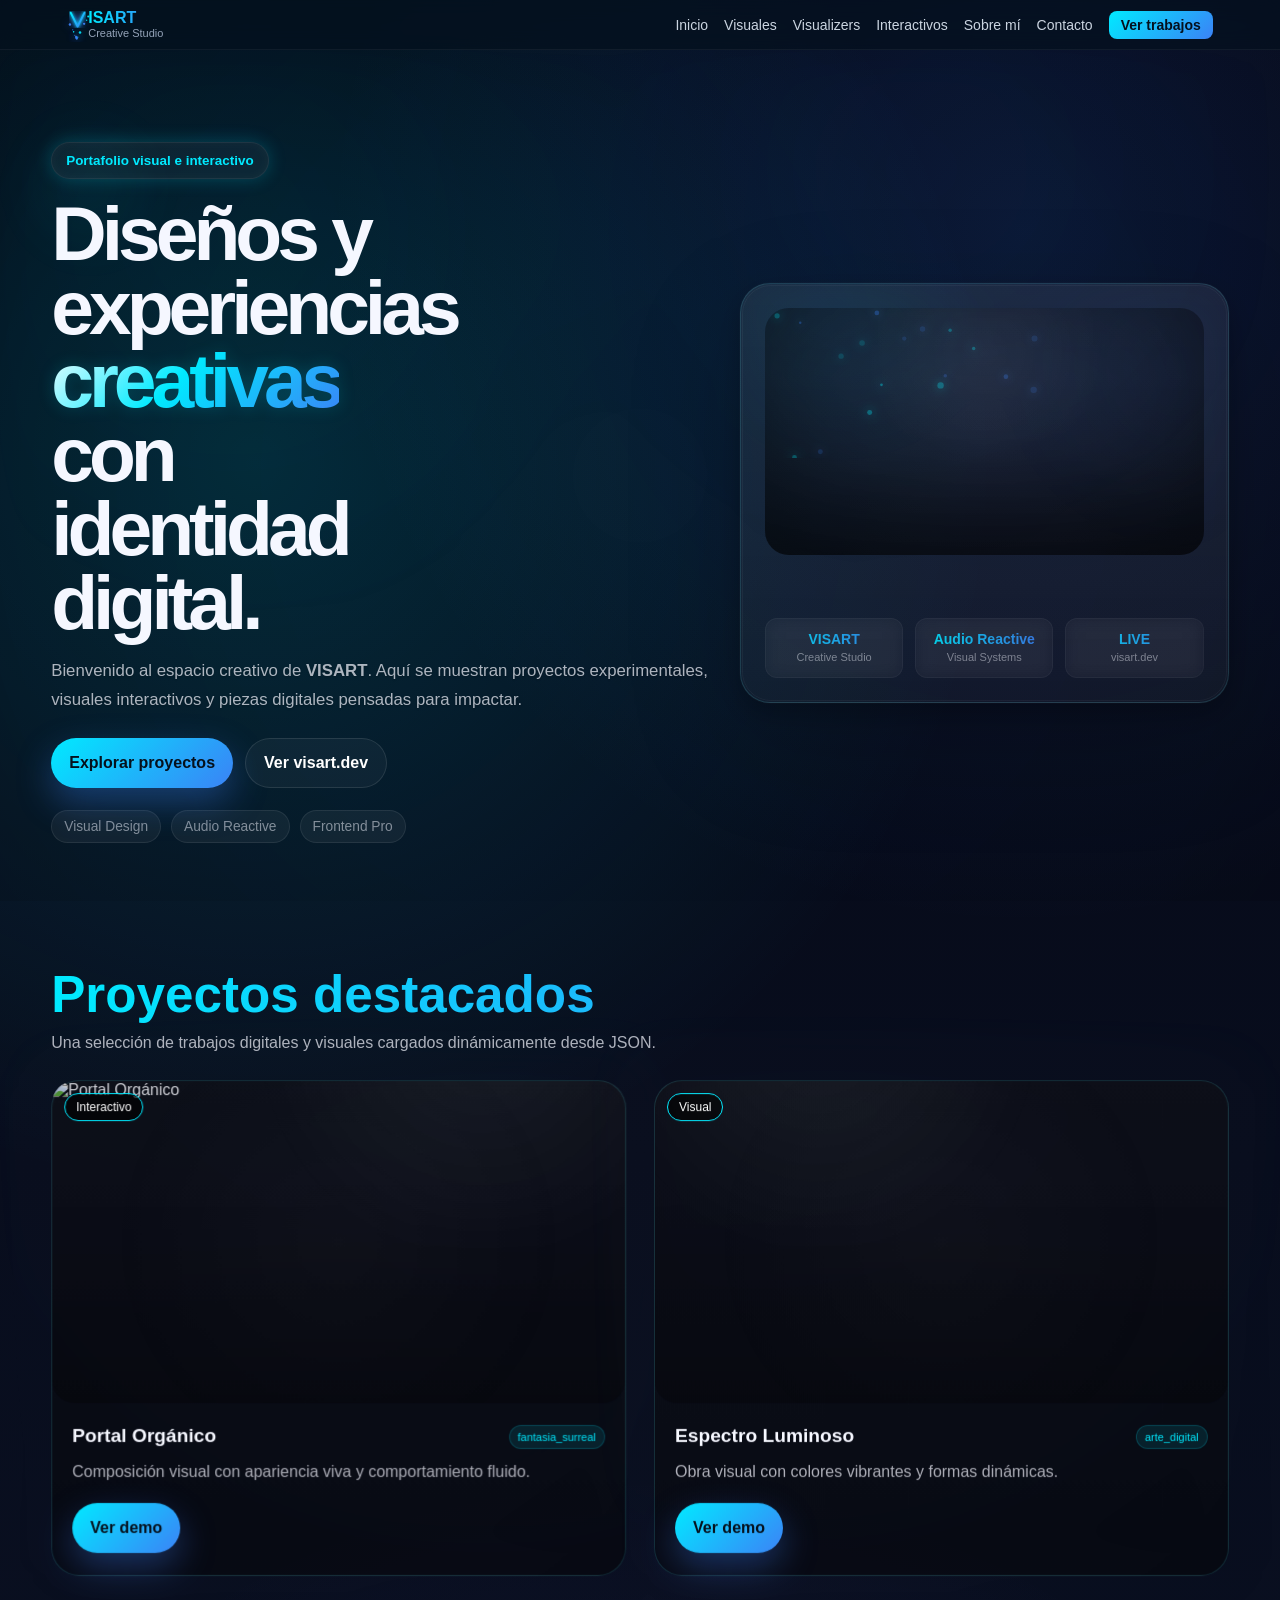
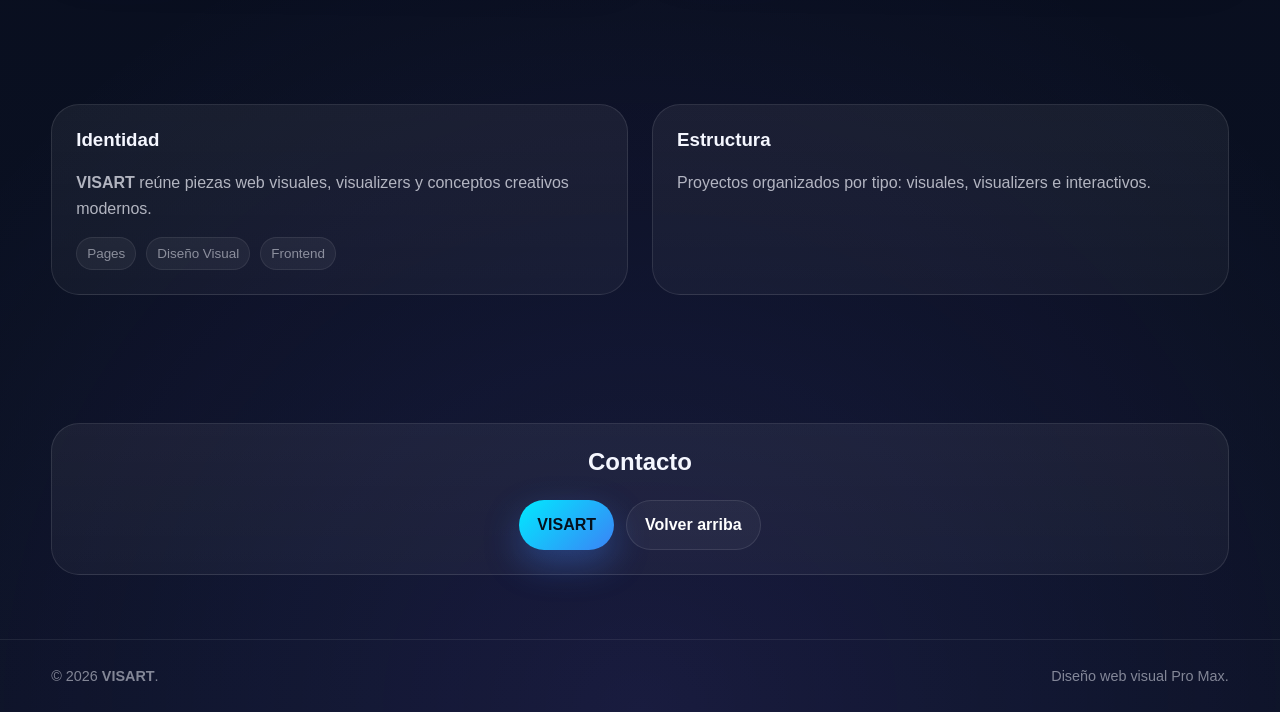
==== commit 0e6159b5: "Update index.html" ====
--- a/index.html
+++ b/index.html
@@ -106,6 +106,7 @@
       <div class="container hero-grid">
 
         <div class="hero-content reveal">
+      
 
           <div class="eyebrow">
             Portafolio visual e interactivo
@@ -149,6 +150,7 @@
         </div>
 
         <div class="hero-card reveal">
+          <div class="hero-glow"></div>
 
           <div class="hero-visual">
 
--- a/style.css
+++ b/style.css
@@ -1,14 +1,15 @@
 /* ===== IOS / SAFARI FIXES ===== */
 
 html {
+  background-color: #050816;
   scroll-behavior: smooth;
   overflow-x: hidden;
   -webkit-text-size-adjust: 100%;
 }
-
 body {
+  background-color: var(--bg, #050816);
   overflow-x: hidden;
-   overflow-y: auto;
+  overflow-y: auto;
   overscroll-behavior-y: auto;
   -webkit-overflow-scrolling: touch;
   min-height: 100svh;
@@ -19,7 +20,7 @@
 .hero-card,
 .hero-visual,
 .projects-grid {
-  touch-action: pan-y;
+ touch-action: pan-y pinch-zoom;
 }
 
 video,
@@ -1913,6 +1914,19 @@
 
 .hero-card {
   overflow: hidden;
+  position: relative;
+}
+.hero-glow {
+  position: absolute;
+  inset: -2px;
+  border-radius: inherit;
+  z-index: -1;
+  pointer-events: none;
+  box-shadow:
+    0 0 calc(45px * var(--heroGlow, 0)) rgba(0, 234, 255, calc(0.55 * var(--heroGlow, 0))),
+    0 0 calc(95px * var(--heroGlow, 0)) rgba(0, 234, 255, calc(0.32 * var(--heroGlow, 0))),
+    0 0 calc(160px * var(--heroGlow, 0)) rgba(0, 234, 255, calc(0.18 * var(--heroGlow, 0)));
+  transition: box-shadow 0.2s ease;
 }
 
 .hero-card::before {
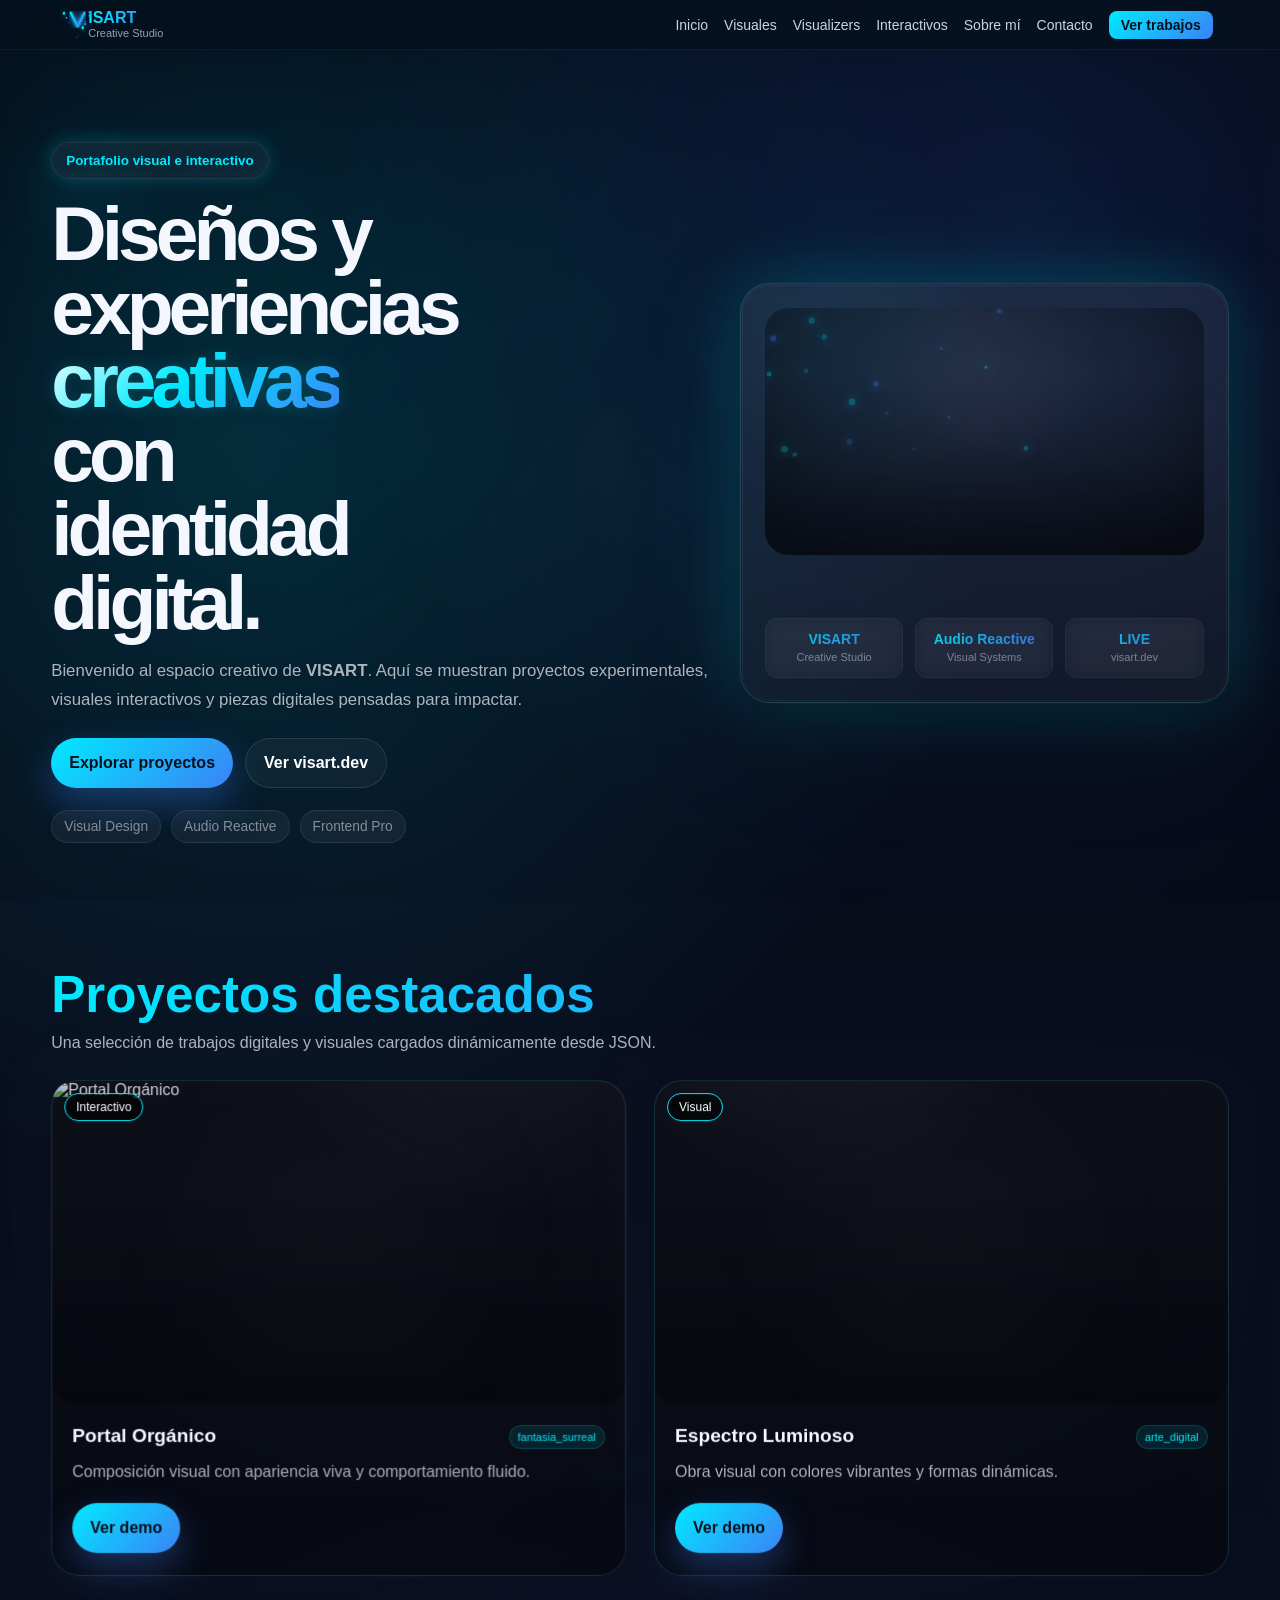
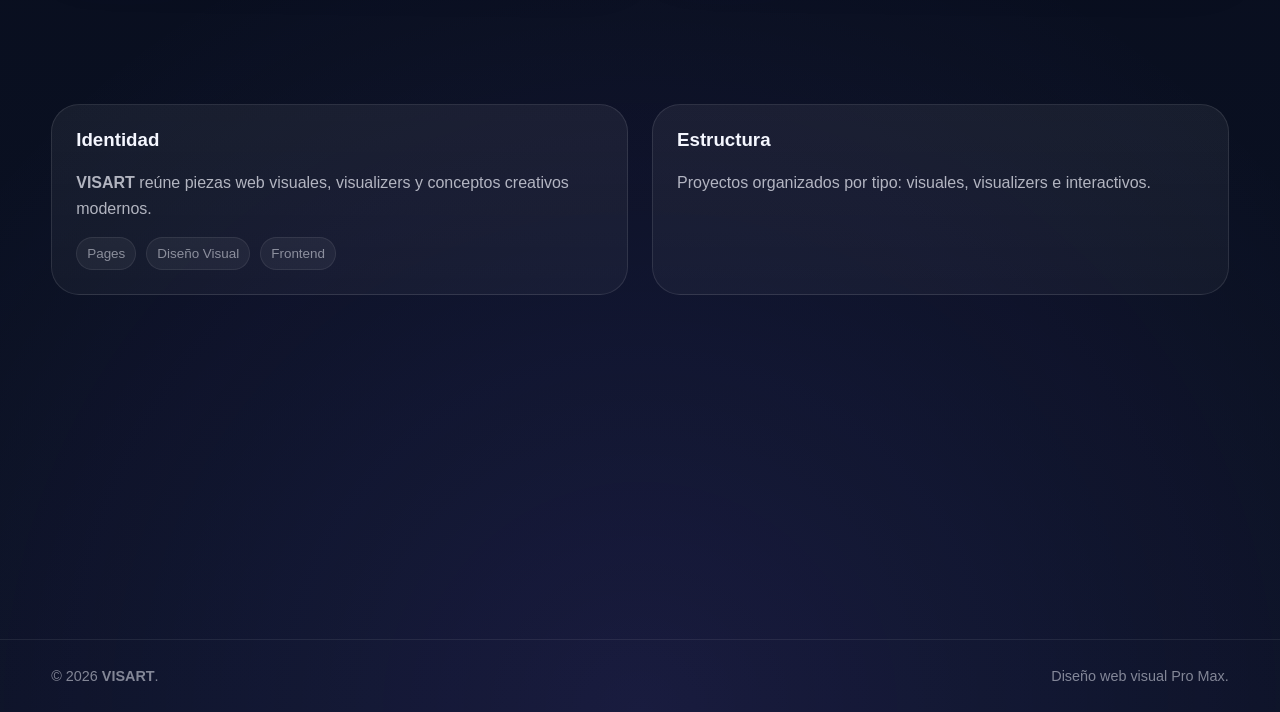
==== commit 2422d2f3: "Update index.html" ====
--- a/index.html
+++ b/index.html
@@ -148,11 +148,12 @@
           </div>
 
         </div>
-
+        
+          <div class="hero-card-wrap">
+        <div class="hero-glow"></div>
         <div class="hero-card reveal">
-          <div class="hero-glow"></div>
-
-          <div class="hero-visual">
+         
+        <div class="hero-visual">
 
             <video
               autoplay
--- a/style.css
+++ b/style.css
@@ -1923,9 +1923,9 @@
   z-index: -1;
   pointer-events: none;
   box-shadow:
-    0 0 calc(45px * var(--heroGlow, 0)) rgba(0, 234, 255, calc(0.55 * var(--heroGlow, 0))),
-    0 0 calc(95px * var(--heroGlow, 0)) rgba(0, 234, 255, calc(0.32 * var(--heroGlow, 0))),
-    0 0 calc(160px * var(--heroGlow, 0)) rgba(0, 234, 255, calc(0.18 * var(--heroGlow, 0)));
+    0 0 calc(45px * var(--heroGlow, 0)) rgba(180, 250, 255, calc(0.95 * var(--heroGlow, 0))),
+    0 0 calc(95px * var(--heroGlow, 0)) rgba(0, 234, 255, calc(0.65 * var(--heroGlow, 0))),
+    0 0 calc(160px * var(--heroGlow, 0)) rgba(0, 234, 255, calc(0.42 * var(--heroGlow, 0)));
   transition: box-shadow 0.2s ease;
 }
 
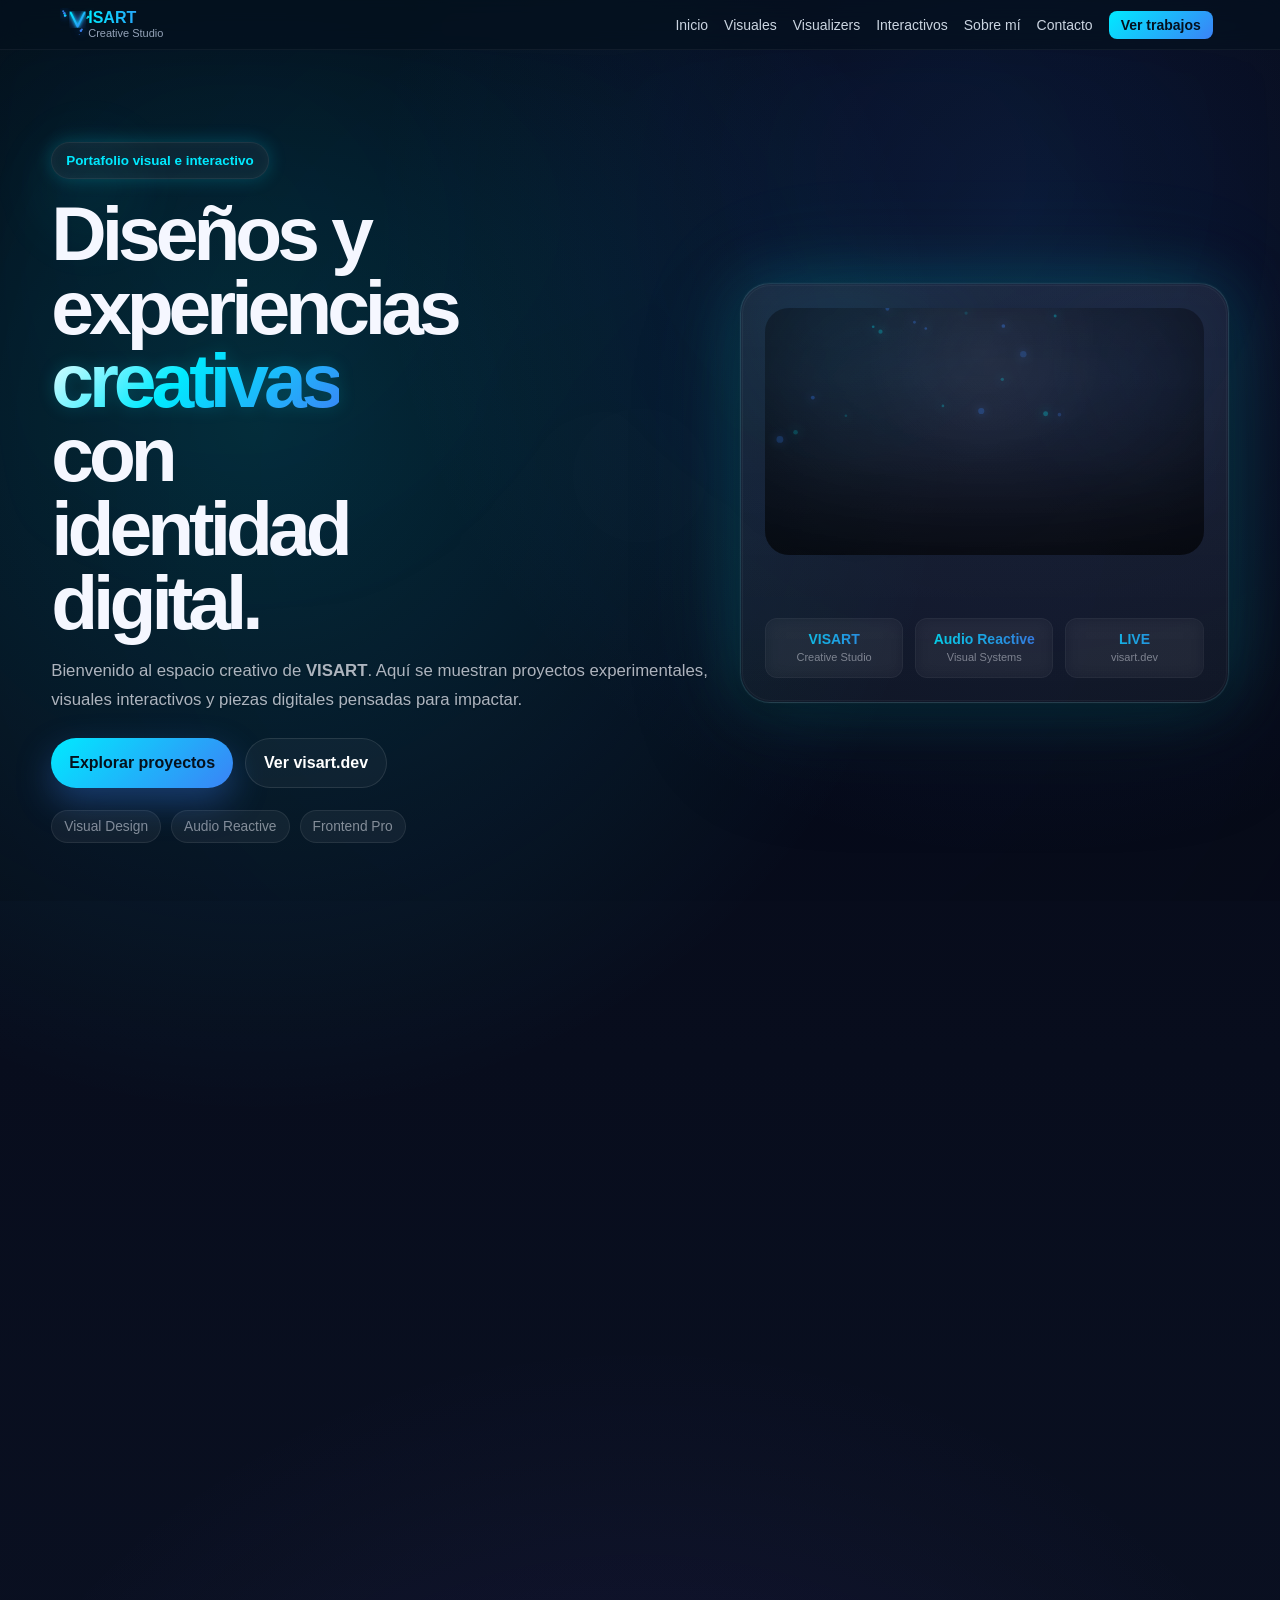
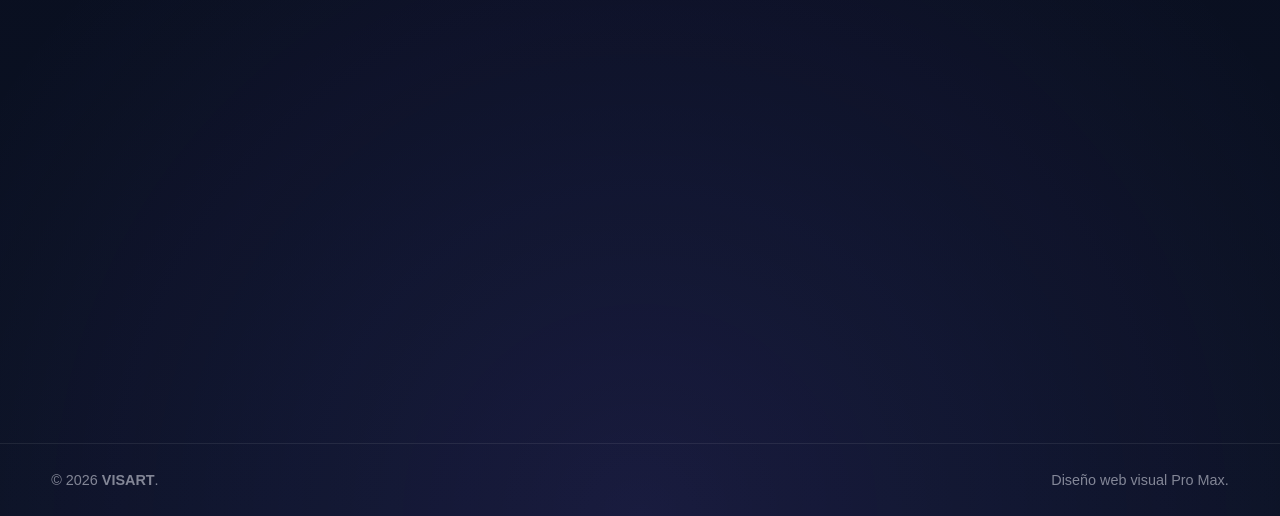
==== commit d504f9bf: "Enhance SEO and accessibility in index.html Updated meta tags for improved SEO and added new keyword" ====
--- a/index.html
+++ b/index.html
@@ -2,50 +2,128 @@
 <html lang="es">
 <head>
   <meta charset="UTF-8" />
+
   <meta
     name="viewport"
     content="width=device-width, initial-scale=1.0, viewport-fit=cover"
   />
 
-  <title>VISART | Portafolio Creativo</title>
+  <title>VISART | Portafolio Creativo, Visualizers y Arte Digital Interactivo</title>
 
   <meta name="google" content="notranslate">
+
   <meta
     name="description"
-    content="Portafolio creativo de VISART: arte digital interactivo, visualizers audio reactivos y experiencias visuales experimentales en visart.dev."
+    content="VISART es un portafolio creativo de arte digital interactivo, visualizers audio reactivos, experiencias web modernas y sistemas visuales experimentales en visart.dev."
   />
 
+  <meta
+    name="keywords"
+    content="VISART, portafolio creativo, arte digital, visualizers, audio reactive, diseño web, frontend, experiencias interactivas, visual design, HTML, CSS, JavaScript"
+  />
+
+  <meta name="author" content="VISART">
+  <meta name="creator" content="VISART">
+  <meta name="publisher" content="VISART">
+
+  <meta name="robots" content="index, follow, max-image-preview:large">
+  <meta name="theme-color" content="#0b0f1a">
+  <meta name="color-scheme" content="dark">
+
   <link rel="canonical" href="https://visart.dev/">
 
-  <meta property="og:title" content="VISART | Visual Portfolio">
+  <!-- Open Graph / Facebook / WhatsApp -->
+  <meta property="og:type" content="website">
+  <meta property="og:site_name" content="VISART">
+  <meta property="og:locale" content="es_US">
+  <meta property="og:title" content="VISART | Portafolio Creativo Visual">
   <meta
     property="og:description"
-    content="Arte visual interactivo y visualizers audio-reactivos."
+    content="Arte digital interactivo, visualizers audio reactivos y experiencias web visuales creadas por VISART."
   >
-
-  <meta
-    property="og:image"
-    content="https://visart.dev/assets/preview.png"
+  <meta property="og:url" content="https://visart.dev/">
+  <meta property="og:image" content="https://visart.dev/assets/preview.png">
+  <meta property="og:image:secure_url" content="https://visart.dev/assets/preview.png">
+  <meta property="og:image:alt" content="Vista previa del portafolio creativo VISART">
+  <meta property="og:image:type" content="image/png">
+  <meta property="og:image:width" content="1200">
+  <meta property="og:image:height" content="630">
+
+  <!-- Twitter / X -->
+  <meta name="twitter:card" content="summary_large_image">
+  <meta name="twitter:title" content="VISART | Portafolio Creativo Visual">
+  <meta
+    name="twitter:description"
+    content="Experiencias visuales interactivas, visualizers audio reactivos y arte digital experimental."
   >
-
-  <meta property="og:url" content="https://visart.dev">
-  <meta name="twitter:card" content="summary_large_image">
-
-  <link rel="icon" href="/assets/favicon-32.png" sizes="32x32">
+  <meta name="twitter:image" content="https://visart.dev/assets/preview.png">
+  <meta name="twitter:image:alt" content="Vista previa del portafolio creativo VISART">
+
+  <!-- Favicons / App icons -->
+  <link rel="icon" href="/assets/favicon.ico" sizes="any">
+  <link rel="icon" type="image/png" href="/assets/favicon-32.png" sizes="32x32">
+  <link rel="icon" type="image/png" href="/assets/favicon-192.png" sizes="192x192">
   <link rel="apple-touch-icon" href="/assets/favicon-192.png">
   <link rel="manifest" href="/site.webmanifest">
 
+  <!-- Performance hints -->
+  <link rel="preload" href="/style.css" as="style">
+  <link rel="preload" href="/assets/hero-poster.jpg" as="image">
+  <link rel="preload" href="/assets/preview.png" as="image">
+
   <link rel="stylesheet" href="/style.css">
 
+  <!-- Structured Data -->
   <script type="application/ld+json">
   {
     "@context": "https://schema.org",
-    "@type": "Organization",
-    "name": "VISART",
-    "url": "https://visart.dev",
-    "logo": "https://visart.dev/assets/favicon-512.png",
-    "sameAs": [
-      "https://github.com/jhvisart"
+    "@graph": [
+      {
+        "@type": "Organization",
+        "@id": "https://visart.dev/#organization",
+        "name": "VISART",
+        "url": "https://visart.dev/",
+        "logo": {
+          "@type": "ImageObject",
+          "url": "https://visart.dev/assets/favicon-512.png",
+          "width": 512,
+          "height": 512
+        },
+        "sameAs": [
+          "https://github.com/jhvisart"
+        ]
+      },
+      {
+        "@type": "WebSite",
+        "@id": "https://visart.dev/#website",
+        "url": "https://visart.dev/",
+        "name": "VISART",
+        "description": "Portafolio creativo de arte digital interactivo, visualizers audio reactivos y experiencias web visuales.",
+        "publisher": {
+          "@id": "https://visart.dev/#organization"
+        },
+        "inLanguage": "es"
+      },
+      {
+        "@type": "WebPage",
+        "@id": "https://visart.dev/#webpage",
+        "url": "https://visart.dev/",
+        "name": "VISART | Portafolio Creativo, Visualizers y Arte Digital Interactivo",
+        "description": "VISART es un portafolio creativo de arte digital interactivo, visualizers audio reactivos, experiencias web modernas y sistemas visuales experimentales.",
+        "isPartOf": {
+          "@id": "https://visart.dev/#website"
+        },
+        "about": {
+          "@id": "https://visart.dev/#organization"
+        },
+        "primaryImageOfPage": {
+          "@type": "ImageObject",
+          "url": "https://visart.dev/assets/preview.png",
+          "width": 1200,
+          "height": 630
+        },
+        "inLanguage": "es"
+      }
     ]
   }
   </script>
@@ -58,7 +136,7 @@
   data-assets="/"
 >
 
-  <div class="bg-grid"></div>
+  <div class="bg-grid" aria-hidden="true"></div>
 
   <header class="header">
     <div class="container header-inner">
@@ -101,18 +179,18 @@
 
   <main>
 
-    <section class="hero" id="inicio">
-      <div class="hero-silence-layer"></div>
+    <section class="hero" id="inicio" aria-labelledby="hero-title">
+      <div class="hero-silence-layer" aria-hidden="true"></div>
+
       <div class="container hero-grid">
 
         <div class="hero-content reveal">
-      
 
           <div class="eyebrow">
             Portafolio visual e interactivo
           </div>
 
-          <h1>
+          <h1 id="hero-title">
             Diseños y experiencias
             <span>creativas</span>
             con identidad digital.
@@ -141,65 +219,68 @@
             </a>
           </div>
 
-          <div class="hero-points">
+          <div class="hero-points" aria-label="Especialidades de VISART">
             <span>Visual Design</span>
             <span>Audio Reactive</span>
             <span>Frontend Pro</span>
           </div>
 
         </div>
-        
-          <div class="hero-card-wrap">
-        <div class="hero-glow"></div>
-        <div class="hero-card reveal">
-         
-        <div class="hero-visual">
-
-            <video
-              autoplay
-              muted
-              loop
-              playsinline
-              webkit-playsinline
-              preload="metadata"
-              poster="/assets/hero-poster.jpg"
-              class="bg-video"
-            >
-              <source src="/assets/hero-card.mp4" type="video/mp4">
-            </video>
-
-            <canvas id="bgFX"></canvas>
-          </div>
-
-          <div class="hero-mini-stats">
-
-            <div class="mini">
-              <strong>VISART</strong>
-              <small>Creative Studio</small>
+
+        <div class="hero-card-wrap">
+          <div class="hero-glow" aria-hidden="true"></div>
+
+          <div class="hero-card reveal">
+
+            <div class="hero-visual">
+
+              <video
+                autoplay
+                muted
+                loop
+                playsinline
+                webkit-playsinline
+                preload="metadata"
+                poster="/assets/hero-poster.jpg"
+                class="bg-video"
+                aria-label="Visual experimental de VISART"
+              >
+                <source src="/assets/hero-card.mp4" type="video/mp4">
+              </video>
+
+              <canvas id="bgFX" aria-hidden="true"></canvas>
             </div>
 
-            <div class="mini">
-              <strong>Audio Reactive</strong>
-              <small>Visual Systems</small>
+            <div class="hero-mini-stats">
+
+              <div class="mini">
+                <strong>VISART</strong>
+                <small>Creative Studio</small>
+              </div>
+
+              <div class="mini">
+                <strong>Audio Reactive</strong>
+                <small>Visual Systems</small>
+              </div>
+
+              <div class="mini">
+                <strong>LIVE</strong>
+                <small>visart.dev</small>
+              </div>
+
             </div>
 
-            <div class="mini">
-              <strong>LIVE</strong>
-              <small>visart.dev</small>
-            </div>
-
-          </div>
-
+          </div>
         </div>
 
       </div>
     </section>
 
-    <section class="section reveal" id="proyectos">
+    <section class="section reveal" id="proyectos" aria-labelledby="projects-title">
       <div class="container">
 
         <div class="section-head">
-          <h2>Proyectos destacados</h2>
+          <h2 id="projects-title">Proyectos destacados</h2>
           <p>
             Una selección de trabajos digitales y visuales
             cargados dinámicamente desde JSON.
@@ -211,11 +292,11 @@
       </div>
     </section>
 
-    <section class="section reveal" id="sobre-mi">
+    <section class="section reveal" id="sobre-mi" aria-labelledby="about-title">
       <div class="container about-grid">
 
         <div class="glass">
-          <h3>Identidad</h3>
+          <h3 id="about-title">Identidad</h3>
 
           <p>
             <strong>VISART</strong>
@@ -223,7 +304,7 @@
             visualizers y conceptos creativos modernos.
           </p>
 
-          <div class="skills">
+          <div class="skills" aria-label="Habilidades principales">
             <span>Pages</span>
             <span>Diseño Visual</span>
             <span>Frontend</span>
@@ -242,12 +323,12 @@
       </div>
     </section>
 
-    <section class="section reveal" id="contacto">
+    <section class="section reveal" id="contacto" aria-labelledby="contact-title">
       <div class="container">
 
         <div class="glass contact-box">
 
-          <h2>Contacto</h2>
+          <h2 id="contact-title">Contacto</h2>
 
           <div class="hero-actions center-actions">
 
--- a/style.css
+++ b/style.css
@@ -703,7 +703,7 @@
   grid-template-columns:
     repeat(
       auto-fit,
-      minmax(300px, 1fr)
+      minmax(200px, 1fr)
     );
 
   gap: 28px;
@@ -832,6 +832,8 @@
   );
 
  transform:
+   translateY(var(--liftY, 0px))
+  scale(var(--liftScale, 1))
  translate3d(
   calc(var(--magneticX, 0px) * 0.82),
   calc(var(--magneticY, 0px) * 0.82),
@@ -1915,13 +1917,18 @@
 .hero-card {
   overflow: hidden;
   position: relative;
+  z-index: 1;
+}
+.hero-card-wrap {
+  position: relative;
+   transform-style: preserve-3d;
 }
 .hero-glow {
   position: absolute;
-  inset: -2px;
-  border-radius: inherit;
-  z-index: -1;
+  inset: 0;
+  border-radius: 30px;
   pointer-events: none;
+  z-index: 0;
   box-shadow:
     0 0 calc(45px * var(--heroGlow, 0)) rgba(180, 250, 255, calc(0.95 * var(--heroGlow, 0))),
     0 0 calc(95px * var(--heroGlow, 0)) rgba(0, 234, 255, calc(0.65 * var(--heroGlow, 0))),
@@ -2278,3 +2285,354 @@
   opacity: calc(0.07 + (var(--globalAtmosphere, 0) * 0.10));
   will-change: opacity;
 }
+
+/* ════════════════════════════════════════
+   ANDROID STABILITY PASS — Paso 1
+   El movimiento lo maneja solo el motor.
+   Quitamos la transición del transform para
+   que no pelee con él y se quite el parpadeo.
+   ════════════════════════════════════════ */
+body.platform-android .project-card {
+  transition:
+    box-shadow 0.4s ease,
+    border-color 0.3s ease;
+}
+
+/* ════════════════════════════════════════
+   ANDROID STABILITY PASS — Paso 2
+   En táctil no hay mouse, pero el navegador
+   "finge" un hover al tocar y se queda pegado.
+   Aquí lo apagamos.
+   ════════════════════════════════════════ */
+@media (hover: none) {
+
+  body.platform-android .project-card:hover {
+    box-shadow:
+      0 8px 28px rgba(0, 0, 0, 0.38),
+      0 24px 64px rgba(0, 0, 0, 0.22);
+    border-color: color-mix(
+      in srgb,
+      var(--accent1) 10%,
+      rgba(255, 255, 255, .06)
+    );
+  }
+
+  .project-card:hover .project-thumb img {
+    transform: none;
+  }
+}
+
+/* ════════════════════════════════════════
+   ANDROID STABILITY PASS — Paso 3 (color por página)
+   ════════════════════════════════════════ */
+body.platform-android .project-card:active {
+  border-color: color-mix(in srgb, var(--accent1) 35%, transparent);
+  box-shadow:
+    0 10px 32px rgba(0, 0, 0, 0.42),
+    0 32px 80px rgba(0, 0, 0, 0.26),
+    0 0 28px color-mix(in srgb, var(--accent1) 22%, transparent);
+}
+
+/* ════════════════════════════════════════
+   ARREGLO — sombra oscura al pie de la foto
+   La bajamos y hacemos que casi no reaccione
+   al mouse. Se mantiene el brillo que sigue
+   al cursor.
+   ════════════════════════════════════════ */
+.project-thumb::after {
+  background:
+    linear-gradient(
+      to top,
+      rgba(0, 0, 0, .35),
+      transparent 48%
+    ),
+    radial-gradient(
+      circle at
+      calc(var(--mx, 50%) + 2%)
+      calc(var(--my, 0%) - 6%),
+      rgba(255, 255, 255, .16),
+      transparent 42%
+    );
+  opacity: calc(
+    0.20 +
+    (var(--proximity) * 0.10) +
+    (var(--energy) * 0.04)
+  );
+}
+
+
+/* ════════════════════════════════════════
+   TARJETA FLOTANTE — elevación SOLO con sombra,
+   sin tocar el transform (así el tilt se conserva).
+   ════════════════════════════════════════ */
+@media (hover: hover) and (pointer: fine) {
+  .project-card:hover {
+    box-shadow:
+      0 2px 4px rgba(0, 0, 0, .30),
+      0 20px 30px rgba(0, 0, 0, .55),
+      0 45px 60px rgba(0, 0, 0, .35),
+  }
+}
+/* ════════════════════════════════════════
+   ARREGLO — el glow del hero sigue el color
+   de cada página (antes estaba fijo en cian).
+   ════════════════════════════════════════ */
+.hero-glow {
+  box-shadow:
+    0 0 calc(22px * var(--heroGlow, 0))  color-mix(in srgb, var(--accent1) 75%, white),
+    0 0 calc(48px * var(--heroGlow, 0))  color-mix(in srgb, var(--accent1) 65%, transparent),
+    0 0 calc(80px * var(--heroGlow, 0)) color-mix(in srgb, var(--accent1) 42%, transparent);
+}
+
+/* ════════════════════════════════════════
+   ARREGLO — glow del hero más rápido,
+   como el de las tarjetas.
+   ════════════════════════════════════════ */
+.hero-glow {
+  transition: box-shadow 0.03s ease;
+}
+/* =========================================================
+   VISART FLIP CARDS  —  pegar al FINAL de style.css
+========================================================= */
+
+.project-card {
+  transform: none !important;
+  perspective: 850px;
+  overflow: visible;
+  background: transparent;
+  border: none;
+  opacity: 1 !important;
+  will-change: auto;
+}
+
+.project-card::before,
+.project-card::after { display: none !important; }
+
+.project-card-inner {
+  position: relative;
+  width: 100%;
+  aspect-ratio: 4 / 5;
+  transform-style: preserve-3d;
+  transition: transform 0.7s cubic-bezier(.22,.61,.36,1);
+}
+
+@media (hover: hover) and (pointer: fine) {
+  .project-card:hover .project-card-inner { transform: rotateY(180deg); }
+}
+.project-card.is-flipped .project-card-inner { transform: rotateY(180deg); }
+
+.project-card-front,
+.project-card-back {
+  position: absolute;
+  inset: 0;
+  border-radius: 28px;
+  backface-visibility: hidden;
+  -webkit-backface-visibility: hidden;
+ border: 1px solid rgba(255,255,255,.06);
+}
+
+.project-card-front {
+  background: #03050c;
+  transform-style: preserve-3d;
+}
+
+.project-card-front .pc-img {
+  position: absolute;
+  inset: 0;
+  width: 100%;
+  height: 100%;
+  object-fit: cover;
+  border-radius: 28px;
+  filter: brightness(.78) saturate(.92);
+  transform: translateZ(0);
+}
+
+.project-card-front .pc-veil {
+  position: absolute;
+  inset: 0;
+  border-radius: 28px;
+  pointer-events: none;
+  transform: translateZ(18px);
+  background:
+    linear-gradient(to top, rgba(0,0,0,.82), rgba(0,0,0,.15) 55%, transparent 80%),
+    radial-gradient(circle at 50% 22%,
+      color-mix(in srgb, var(--accent1) 14%, transparent), transparent 55%);
+}
+
+.pc-brand {
+  position: absolute;
+  left: 0; right: 0; bottom: 22px;
+  display: flex;
+  flex-direction: column;
+  align-items: center;
+  gap: 4px;
+  pointer-events: none;
+  transform: translateZ(85px);
+}
+.pc-brand-row { display: flex; align-items: baseline; gap: 6px; }
+.pc-brand-v {
+  font-size: 38px;
+  font-weight: 900;
+  line-height: 1;
+  background: linear-gradient(135deg, var(--accent1), var(--accent2));
+  -webkit-background-clip: text;
+  background-clip: text;
+  -webkit-text-fill-color: transparent;
+  filter: drop-shadow(0 0 14px color-mix(in srgb, var(--accent1) 55%, transparent));
+}
+.pc-brand-name {
+  font-size: 26px;
+  font-weight: 800;
+  letter-spacing: .14em;
+  color: #fff;
+  text-shadow: 0 2px 10px rgba(0,0,0,.5);
+}
+.pc-brand-sub {
+  font-size: 11px;
+  letter-spacing: .34em;
+  text-transform: uppercase;
+  color: var(--soft);
+}
+
+.project-card-front .pc-badge {
+  position: absolute;
+  top: 14px; left: 14px;
+  z-index: 4;
+  transform: translateZ(55px);
+  padding: 6px 11px;
+  border-radius: 999px;
+  background: rgba(0,0,0,.68);
+  color: #fff;
+  border: 1px solid var(--accent1);
+  font-size: 12px;
+}
+.project-card-front .pc-hint {
+  position: absolute;
+  top: 14px; right: 14px;
+  z-index: 4;
+  font-size: 11px;
+  color: var(--soft);
+  padding: 5px 9px;
+  border-radius: 999px;
+  background: rgba(0,0,0,.4);
+  border: 1px solid rgba(255,255,255,.1);
+}
+
+.project-card-back {
+  transform: rotateY(180deg);
+  display: flex;
+  align-items: center;
+  transform-style: preserve-3d;
+  background:
+    linear-gradient(180deg, rgba(255,255,255,.06), rgba(255,255,255,.025)),
+    rgba(3,5,12,1);
+}
+.project-card-back .pc-body {
+  padding: 26px 22px;
+  width: 100%;
+  height: 100%;
+  overflow: hidden;
+  transform: translateZ(70px);
+  display: flex;
+  flex-direction: column;
+  justify-content: flex-start;
+  align-items: stretch;
+  contain: layout;
+}
+.project-card-back .pc-top {
+  display: flex;
+  align-items: flex-start;
+  justify-content: space-between;
+  gap: 12px;
+  margin-bottom: 12px;
+}
+.project-card-back .pc-top h3 { margin: 0; font-size: 1.25rem; }
+.project-card-back .pc-tag {
+  flex-shrink: 0;
+  font-size: 11px;
+  color: var(--accent1);
+  padding: 5px 8px;
+  border-radius: 999px;
+  background: color-mix(in srgb, var(--accent1) 10%, transparent);
+  border: 1px solid color-mix(in srgb, var(--accent1) 20%, transparent);
+}
+.project-card-back .pc-body p {
+  color: var(--muted);
+  line-height: 1.6;
+  margin: 0 0 20px;
+  display: -webkit-box;
+  -webkit-line-clamp: 3;
+  -webkit-box-orient: vertical;
+  overflow: hidden;
+}
+
+.project-card:hover .project-card-front,
+.project-card.is-flipped .project-card-front,
+.project-card:hover .project-card-back,
+.project-card.is-flipped .project-card-back {
+  box-shadow:
+    0 0 38px color-mix(in srgb, var(--accent1) 30%, transparent),
+    inset 0 0 60px color-mix(in srgb, var(--accent1) 10%, transparent);
+}
+
+@media (hover: hover) and (pointer: fine) {
+  .project-card:hover {
+    box-shadow:
+      0 2px 4px rgba(0,0,0,.30),
+      0 24px 40px rgba(0,0,0,.45);
+  }
+}
+
+body.platform-android .project-card,
+body.platform-ios .project-card {
+  transform: none !important;
+}
+body.platform-android .project-card-inner {
+  transition: transform 0.55s cubic-bezier(.22,.61,.36,1);
+}
+
+/* === Imagen tenue de fondo en el reverso === */
+.project-card-back {
+  overflow:;            /* recorta la imagen de fondo a las esquinas */
+}
+
+.project-card-back .pc-back-img {
+  position: absolute;
+  inset: 0;
+  width: 100%;
+  height: 100%;
+  object-fit: cover;
+  border-radius: 28px;
+  filter: brightness(.28) saturate(.85) blur(1px);
+  opacity: .5;
+  z-index: 0;
+  pointer-events: none;
+  transform: translateZ(0);
+}
+
+/* El texto por encima de la imagen de fondo */
+.project-card-back .pc-body {
+  position: relative;
+  z-index: 1;
+}
+
+/* === Cards con ancho controlado y rejilla centrada === */
+.projects-grid {
+  grid-template-columns: repeat(auto-fit, minmax(200px, 240px));
+  justify-content: center;
+}
+
+/* En móvil, una columna que llena el ancho disponible */
+@media (max-width: 768px) {
+  .projects-grid {
+    grid-template-columns: minmax(0, 420px);
+    justify-content: center;
+  }
+}
+
+/* Escalonar elementos dentro del reverso */
+.project-card-back .pc-top   { transform: translateZ(20px); }
+.project-card-back .pc-body p { transform: translateZ(10px); }
+.project-card-back .project-actions { transform: translateZ(30px); }
+
+
--- a/style.css
+++ b/style.css
@@ -703,7 +703,7 @@
   grid-template-columns:
     repeat(
       auto-fit,
-      minmax(300px, 1fr)
+      minmax(200px, 1fr)
     );
 
   gap: 28px;
@@ -832,6 +832,8 @@
   );
 
  transform:
+   translateY(var(--liftY, 0px))
+  scale(var(--liftScale, 1))
  translate3d(
   calc(var(--magneticX, 0px) * 0.82),
   calc(var(--magneticY, 0px) * 0.82),
@@ -1915,13 +1917,18 @@
 .hero-card {
   overflow: hidden;
   position: relative;
+  z-index: 1;
+}
+.hero-card-wrap {
+  position: relative;
+   transform-style: preserve-3d;
 }
 .hero-glow {
   position: absolute;
-  inset: -2px;
-  border-radius: inherit;
-  z-index: -1;
+  inset: 0;
+  border-radius: 30px;
   pointer-events: none;
+  z-index: 0;
   box-shadow:
     0 0 calc(45px * var(--heroGlow, 0)) rgba(180, 250, 255, calc(0.95 * var(--heroGlow, 0))),
     0 0 calc(95px * var(--heroGlow, 0)) rgba(0, 234, 255, calc(0.65 * var(--heroGlow, 0))),
@@ -2278,3 +2285,354 @@
   opacity: calc(0.07 + (var(--globalAtmosphere, 0) * 0.10));
   will-change: opacity;
 }
+
+/* ════════════════════════════════════════
+   ANDROID STABILITY PASS — Paso 1
+   El movimiento lo maneja solo el motor.
+   Quitamos la transición del transform para
+   que no pelee con él y se quite el parpadeo.
+   ════════════════════════════════════════ */
+body.platform-android .project-card {
+  transition:
+    box-shadow 0.4s ease,
+    border-color 0.3s ease;
+}
+
+/* ════════════════════════════════════════
+   ANDROID STABILITY PASS — Paso 2
+   En táctil no hay mouse, pero el navegador
+   "finge" un hover al tocar y se queda pegado.
+   Aquí lo apagamos.
+   ════════════════════════════════════════ */
+@media (hover: none) {
+
+  body.platform-android .project-card:hover {
+    box-shadow:
+      0 8px 28px rgba(0, 0, 0, 0.38),
+      0 24px 64px rgba(0, 0, 0, 0.22);
+    border-color: color-mix(
+      in srgb,
+      var(--accent1) 10%,
+      rgba(255, 255, 255, .06)
+    );
+  }
+
+  .project-card:hover .project-thumb img {
+    transform: none;
+  }
+}
+
+/* ════════════════════════════════════════
+   ANDROID STABILITY PASS — Paso 3 (color por página)
+   ════════════════════════════════════════ */
+body.platform-android .project-card:active {
+  border-color: color-mix(in srgb, var(--accent1) 35%, transparent);
+  box-shadow:
+    0 10px 32px rgba(0, 0, 0, 0.42),
+    0 32px 80px rgba(0, 0, 0, 0.26),
+    0 0 28px color-mix(in srgb, var(--accent1) 22%, transparent);
+}
+
+/* ════════════════════════════════════════
+   ARREGLO — sombra oscura al pie de la foto
+   La bajamos y hacemos que casi no reaccione
+   al mouse. Se mantiene el brillo que sigue
+   al cursor.
+   ════════════════════════════════════════ */
+.project-thumb::after {
+  background:
+    linear-gradient(
+      to top,
+      rgba(0, 0, 0, .35),
+      transparent 48%
+    ),
+    radial-gradient(
+      circle at
+      calc(var(--mx, 50%) + 2%)
+      calc(var(--my, 0%) - 6%),
+      rgba(255, 255, 255, .16),
+      transparent 42%
+    );
+  opacity: calc(
+    0.20 +
+    (var(--proximity) * 0.10) +
+    (var(--energy) * 0.04)
+  );
+}
+
+
+/* ════════════════════════════════════════
+   TARJETA FLOTANTE — elevación SOLO con sombra,
+   sin tocar el transform (así el tilt se conserva).
+   ════════════════════════════════════════ */
+@media (hover: hover) and (pointer: fine) {
+  .project-card:hover {
+    box-shadow:
+      0 2px 4px rgba(0, 0, 0, .30),
+      0 20px 30px rgba(0, 0, 0, .55),
+      0 45px 60px rgba(0, 0, 0, .35),
+  }
+}
+/* ════════════════════════════════════════
+   ARREGLO — el glow del hero sigue el color
+   de cada página (antes estaba fijo en cian).
+   ════════════════════════════════════════ */
+.hero-glow {
+  box-shadow:
+    0 0 calc(22px * var(--heroGlow, 0))  color-mix(in srgb, var(--accent1) 75%, white),
+    0 0 calc(48px * var(--heroGlow, 0))  color-mix(in srgb, var(--accent1) 65%, transparent),
+    0 0 calc(80px * var(--heroGlow, 0)) color-mix(in srgb, var(--accent1) 42%, transparent);
+}
+
+/* ════════════════════════════════════════
+   ARREGLO — glow del hero más rápido,
+   como el de las tarjetas.
+   ════════════════════════════════════════ */
+.hero-glow {
+  transition: box-shadow 0.03s ease;
+}
+/* =========================================================
+   VISART FLIP CARDS  —  pegar al FINAL de style.css
+========================================================= */
+
+.project-card {
+  transform: none !important;
+  perspective: 850px;
+  overflow: visible;
+  background: transparent;
+  border: none;
+  opacity: 1 !important;
+  will-change: auto;
+}
+
+.project-card::before,
+.project-card::after { display: none !important; }
+
+.project-card-inner {
+  position: relative;
+  width: 100%;
+  aspect-ratio: 4 / 5;
+  transform-style: preserve-3d;
+  transition: transform 0.7s cubic-bezier(.22,.61,.36,1);
+}
+
+@media (hover: hover) and (pointer: fine) {
+  .project-card:hover .project-card-inner { transform: rotateY(180deg); }
+}
+.project-card.is-flipped .project-card-inner { transform: rotateY(180deg); }
+
+.project-card-front,
+.project-card-back {
+  position: absolute;
+  inset: 0;
+  border-radius: 28px;
+  backface-visibility: hidden;
+  -webkit-backface-visibility: hidden;
+ border: 1px solid rgba(255,255,255,.06);
+}
+
+.project-card-front {
+  background: #03050c;
+  transform-style: preserve-3d;
+}
+
+.project-card-front .pc-img {
+  position: absolute;
+  inset: 0;
+  width: 100%;
+  height: 100%;
+  object-fit: cover;
+  border-radius: 28px;
+  filter: brightness(.78) saturate(.92);
+  transform: translateZ(0);
+}
+
+.project-card-front .pc-veil {
+  position: absolute;
+  inset: 0;
+  border-radius: 28px;
+  pointer-events: none;
+  transform: translateZ(18px);
+  background:
+    linear-gradient(to top, rgba(0,0,0,.82), rgba(0,0,0,.15) 55%, transparent 80%),
+    radial-gradient(circle at 50% 22%,
+      color-mix(in srgb, var(--accent1) 14%, transparent), transparent 55%);
+}
+
+.pc-brand {
+  position: absolute;
+  left: 0; right: 0; bottom: 22px;
+  display: flex;
+  flex-direction: column;
+  align-items: center;
+  gap: 4px;
+  pointer-events: none;
+  transform: translateZ(85px);
+}
+.pc-brand-row { display: flex; align-items: baseline; gap: 6px; }
+.pc-brand-v {
+  font-size: 38px;
+  font-weight: 900;
+  line-height: 1;
+  background: linear-gradient(135deg, var(--accent1), var(--accent2));
+  -webkit-background-clip: text;
+  background-clip: text;
+  -webkit-text-fill-color: transparent;
+  filter: drop-shadow(0 0 14px color-mix(in srgb, var(--accent1) 55%, transparent));
+}
+.pc-brand-name {
+  font-size: 26px;
+  font-weight: 800;
+  letter-spacing: .14em;
+  color: #fff;
+  text-shadow: 0 2px 10px rgba(0,0,0,.5);
+}
+.pc-brand-sub {
+  font-size: 11px;
+  letter-spacing: .34em;
+  text-transform: uppercase;
+  color: var(--soft);
+}
+
+.project-card-front .pc-badge {
+  position: absolute;
+  top: 14px; left: 14px;
+  z-index: 4;
+  transform: translateZ(55px);
+  padding: 6px 11px;
+  border-radius: 999px;
+  background: rgba(0,0,0,.68);
+  color: #fff;
+  border: 1px solid var(--accent1);
+  font-size: 12px;
+}
+.project-card-front .pc-hint {
+  position: absolute;
+  top: 14px; right: 14px;
+  z-index: 4;
+  font-size: 11px;
+  color: var(--soft);
+  padding: 5px 9px;
+  border-radius: 999px;
+  background: rgba(0,0,0,.4);
+  border: 1px solid rgba(255,255,255,.1);
+}
+
+.project-card-back {
+  transform: rotateY(180deg);
+  display: flex;
+  align-items: center;
+  transform-style: preserve-3d;
+  background:
+    linear-gradient(180deg, rgba(255,255,255,.06), rgba(255,255,255,.025)),
+    rgba(3,5,12,1);
+}
+.project-card-back .pc-body {
+  padding: 26px 22px;
+  width: 100%;
+  height: 100%;
+  overflow: hidden;
+  transform: translateZ(70px);
+  display: flex;
+  flex-direction: column;
+  justify-content: flex-start;
+  align-items: stretch;
+  contain: layout;
+}
+.project-card-back .pc-top {
+  display: flex;
+  align-items: flex-start;
+  justify-content: space-between;
+  gap: 12px;
+  margin-bottom: 12px;
+}
+.project-card-back .pc-top h3 { margin: 0; font-size: 1.25rem; }
+.project-card-back .pc-tag {
+  flex-shrink: 0;
+  font-size: 11px;
+  color: var(--accent1);
+  padding: 5px 8px;
+  border-radius: 999px;
+  background: color-mix(in srgb, var(--accent1) 10%, transparent);
+  border: 1px solid color-mix(in srgb, var(--accent1) 20%, transparent);
+}
+.project-card-back .pc-body p {
+  color: var(--muted);
+  line-height: 1.6;
+  margin: 0 0 20px;
+  display: -webkit-box;
+  -webkit-line-clamp: 3;
+  -webkit-box-orient: vertical;
+  overflow: hidden;
+}
+
+.project-card:hover .project-card-front,
+.project-card.is-flipped .project-card-front,
+.project-card:hover .project-card-back,
+.project-card.is-flipped .project-card-back {
+  box-shadow:
+    0 0 38px color-mix(in srgb, var(--accent1) 30%, transparent),
+    inset 0 0 60px color-mix(in srgb, var(--accent1) 10%, transparent);
+}
+
+@media (hover: hover) and (pointer: fine) {
+  .project-card:hover {
+    box-shadow:
+      0 2px 4px rgba(0,0,0,.30),
+      0 24px 40px rgba(0,0,0,.45);
+  }
+}
+
+body.platform-android .project-card,
+body.platform-ios .project-card {
+  transform: none !important;
+}
+body.platform-android .project-card-inner {
+  transition: transform 0.55s cubic-bezier(.22,.61,.36,1);
+}
+
+/* === Imagen tenue de fondo en el reverso === */
+.project-card-back {
+  overflow:;            /* recorta la imagen de fondo a las esquinas */
+}
+
+.project-card-back .pc-back-img {
+  position: absolute;
+  inset: 0;
+  width: 100%;
+  height: 100%;
+  object-fit: cover;
+  border-radius: 28px;
+  filter: brightness(.28) saturate(.85) blur(1px);
+  opacity: .5;
+  z-index: 0;
+  pointer-events: none;
+  transform: translateZ(0);
+}
+
+/* El texto por encima de la imagen de fondo */
+.project-card-back .pc-body {
+  position: relative;
+  z-index: 1;
+}
+
+/* === Cards con ancho controlado y rejilla centrada === */
+.projects-grid {
+  grid-template-columns: repeat(auto-fit, minmax(200px, 240px));
+  justify-content: center;
+}
+
+/* En móvil, una columna que llena el ancho disponible */
+@media (max-width: 768px) {
+  .projects-grid {
+    grid-template-columns: minmax(0, 420px);
+    justify-content: center;
+  }
+}
+
+/* Escalonar elementos dentro del reverso */
+.project-card-back .pc-top   { transform: translateZ(20px); }
+.project-card-back .pc-body p { transform: translateZ(10px); }
+.project-card-back .project-actions { transform: translateZ(30px); }
+
+
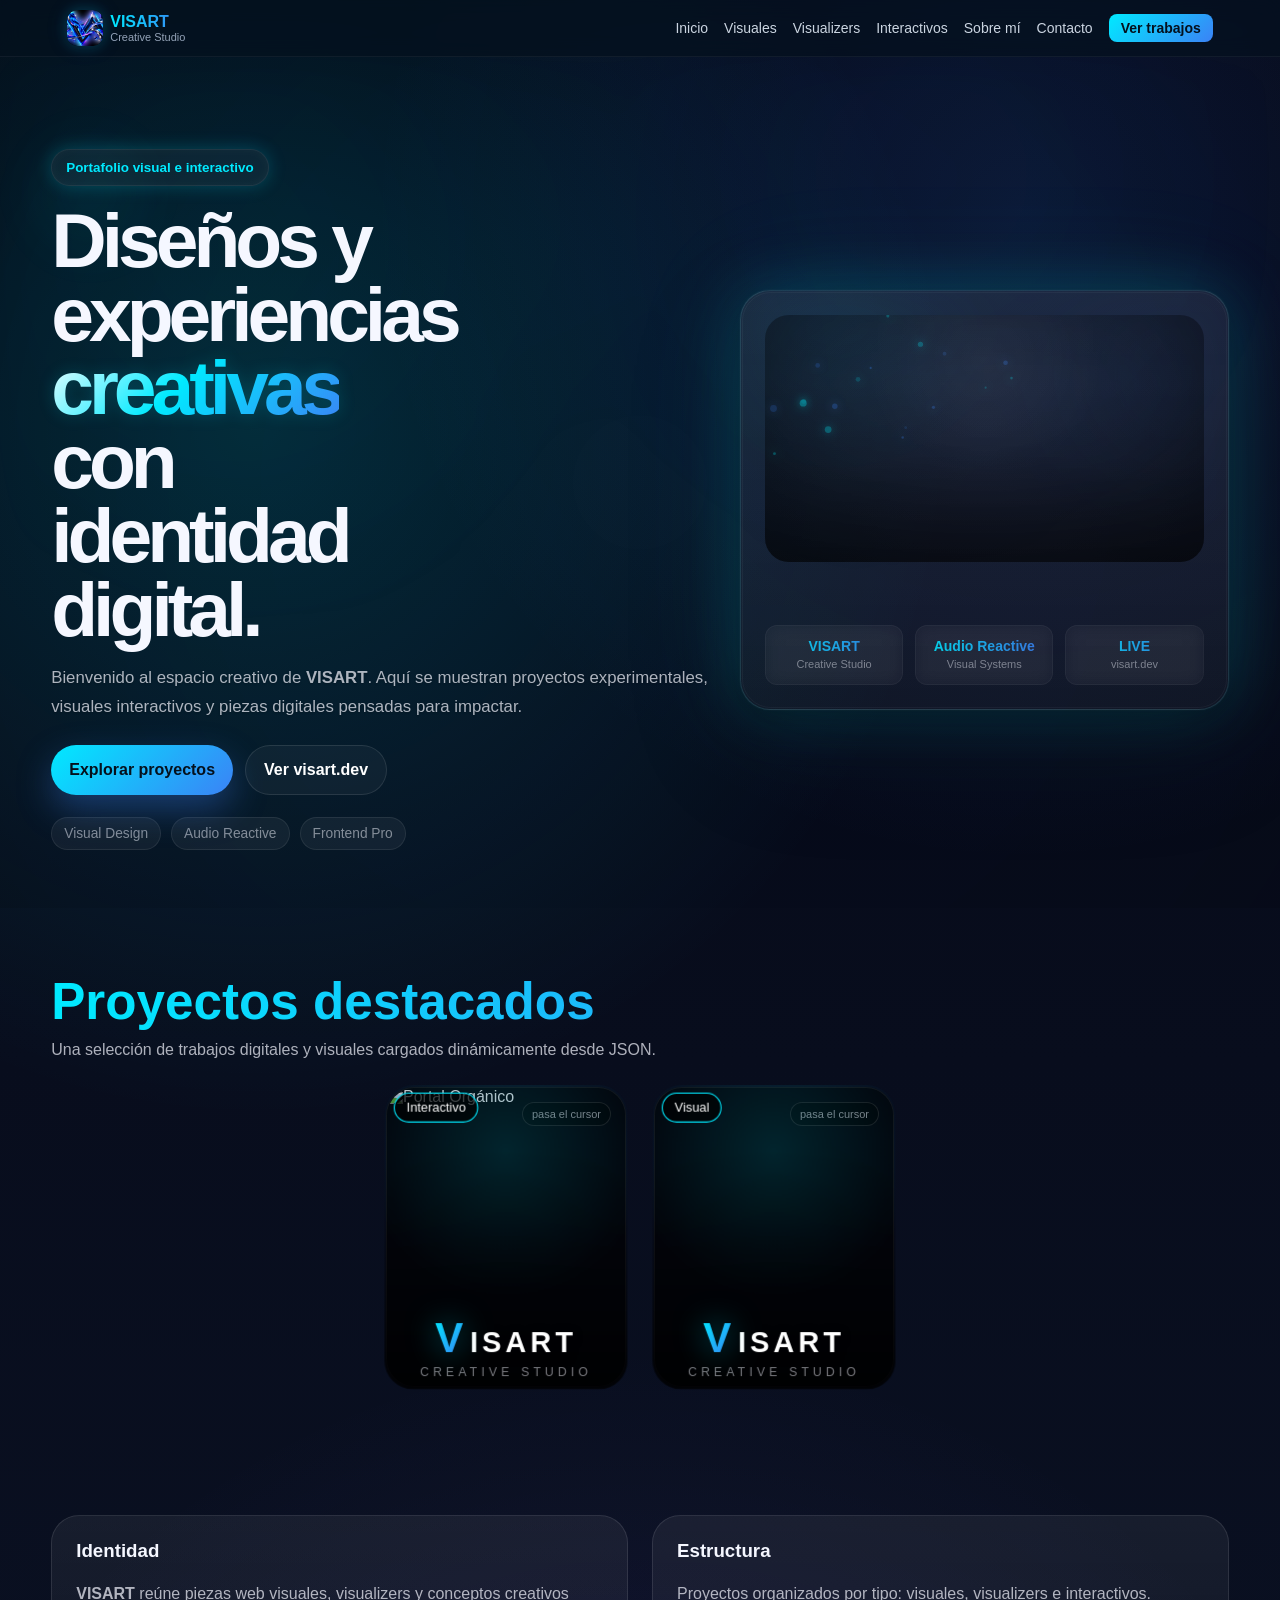
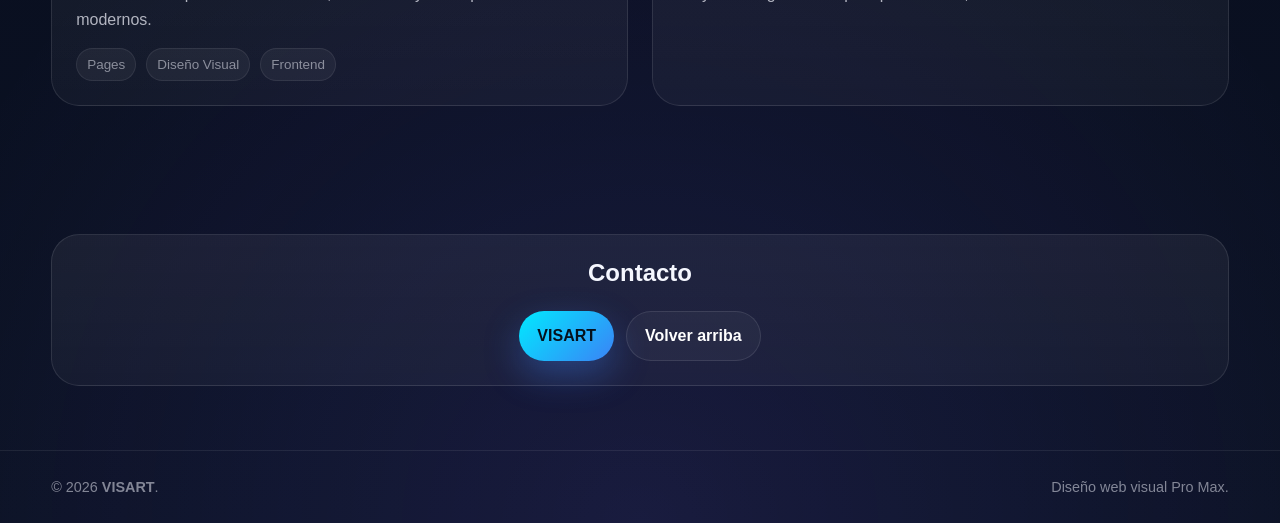
==== commit abc3935b: "Add files via upload implementacion de icono y logo a visart.dev" ====
--- a/index.html
+++ b/index.html
@@ -63,7 +63,7 @@
   <link rel="icon" href="/assets/favicon.ico" sizes="any">
   <link rel="icon" type="image/png" href="/assets/favicon-32.png" sizes="32x32">
   <link rel="icon" type="image/png" href="/assets/favicon-192.png" sizes="192x192">
-  <link rel="apple-touch-icon" href="/assets/favicon-192.png">
+  <link rel="apple-touch-icon" href="/assets/apple-touch-icon.png" sizes="180x180">
   <link rel="manifest" href="/site.webmanifest">
 
   <!-- Performance hints -->
@@ -143,23 +143,19 @@
 
       <a href="/" class="brand" aria-label="Ir al inicio de VISART">
         <div class="brand-mark">
-
-          <svg viewBox="0 0 100 100" class="v-nav" aria-hidden="true">
-            <defs>
-              <linearGradient id="vGradient" x1="0%" y1="0%" x2="100%" y2="100%">
-                <stop offset="0%" stop-color="var(--accent1)" />
-                <stop offset="100%" stop-color="var(--accent2)" />
-              </linearGradient>
-            </defs>
-
-            <path d="M10 10 L50 90 L90 10" />
-          </svg>
-
-          <canvas class="v-canvas" aria-hidden="true"></canvas>
+          <img
+            class="brand-logo-image"
+            src="/assets/visart-logo.png"
+            alt=""
+            aria-hidden="true"
+            width="40"
+            height="40"
+            decoding="async"
+          >
         </div>
 
         <div class="brand-text">
-          <span>ISART</span>
+          <span>VISART</span>
           <small>Creative Studio</small>
         </div>
       </a>
@@ -363,4 +359,4 @@
 
   <script src="/script.js"></script>
 </body>
-</html>
+</html>
--- a/style.css
+++ b/style.css
@@ -243,23 +243,37 @@
 .brand {
   display: flex;
   align-items: center;
-  gap: 1px;
+  gap: 7px;
   flex-shrink: 0;
   min-width: max-content;
 }
 
 .brand-mark {
   position: relative;
-  width: 20px;
-  height: 20px;
-  min-width: 20px;
-  flex: 0 0 20px;
-  border-radius: 6px;
+  width: 36px;
+  height: 36px;
+  min-width: 36px;
+  flex: 0 0 36px;
+  border-radius: 10px;
   display: flex;
   align-items: center;
   justify-content: center;
-  overflow: visible;
+  overflow: hidden;
   background: transparent;
+  box-shadow:
+    0 0 14px rgba(0, 234, 255, .18),
+    0 0 24px rgba(59, 130, 246, .10);
+}
+
+.brand-logo-image {
+  display: block;
+  width: 100%;
+  height: 100%;
+  object-fit: cover;
+  border-radius: inherit;
+  transform: translateZ(0);
+  backface-visibility: hidden;
+  -webkit-backface-visibility: hidden;
 }
 
 .v-nav {
@@ -2633,6 +2647,4 @@
 /* Escalonar elementos dentro del reverso */
 .project-card-back .pc-top   { transform: translateZ(20px); }
 .project-card-back .pc-body p { transform: translateZ(10px); }
-.project-card-back .project-actions { transform: translateZ(30px); }
-
-
+.project-card-back .project-actions { transform: translateZ(30px); }
--- a/style.css
+++ b/style.css
@@ -243,23 +243,37 @@
 .brand {
   display: flex;
   align-items: center;
-  gap: 1px;
+  gap: 7px;
   flex-shrink: 0;
   min-width: max-content;
 }
 
 .brand-mark {
   position: relative;
-  width: 20px;
-  height: 20px;
-  min-width: 20px;
-  flex: 0 0 20px;
-  border-radius: 6px;
+  width: 36px;
+  height: 36px;
+  min-width: 36px;
+  flex: 0 0 36px;
+  border-radius: 10px;
   display: flex;
   align-items: center;
   justify-content: center;
-  overflow: visible;
+  overflow: hidden;
   background: transparent;
+  box-shadow:
+    0 0 14px rgba(0, 234, 255, .18),
+    0 0 24px rgba(59, 130, 246, .10);
+}
+
+.brand-logo-image {
+  display: block;
+  width: 100%;
+  height: 100%;
+  object-fit: cover;
+  border-radius: inherit;
+  transform: translateZ(0);
+  backface-visibility: hidden;
+  -webkit-backface-visibility: hidden;
 }
 
 .v-nav {
@@ -2633,6 +2647,4 @@
 /* Escalonar elementos dentro del reverso */
 .project-card-back .pc-top   { transform: translateZ(20px); }
 .project-card-back .pc-body p { transform: translateZ(10px); }
-.project-card-back .project-actions { transform: translateZ(30px); }
-
-
+.project-card-back .project-actions { transform: translateZ(30px); }
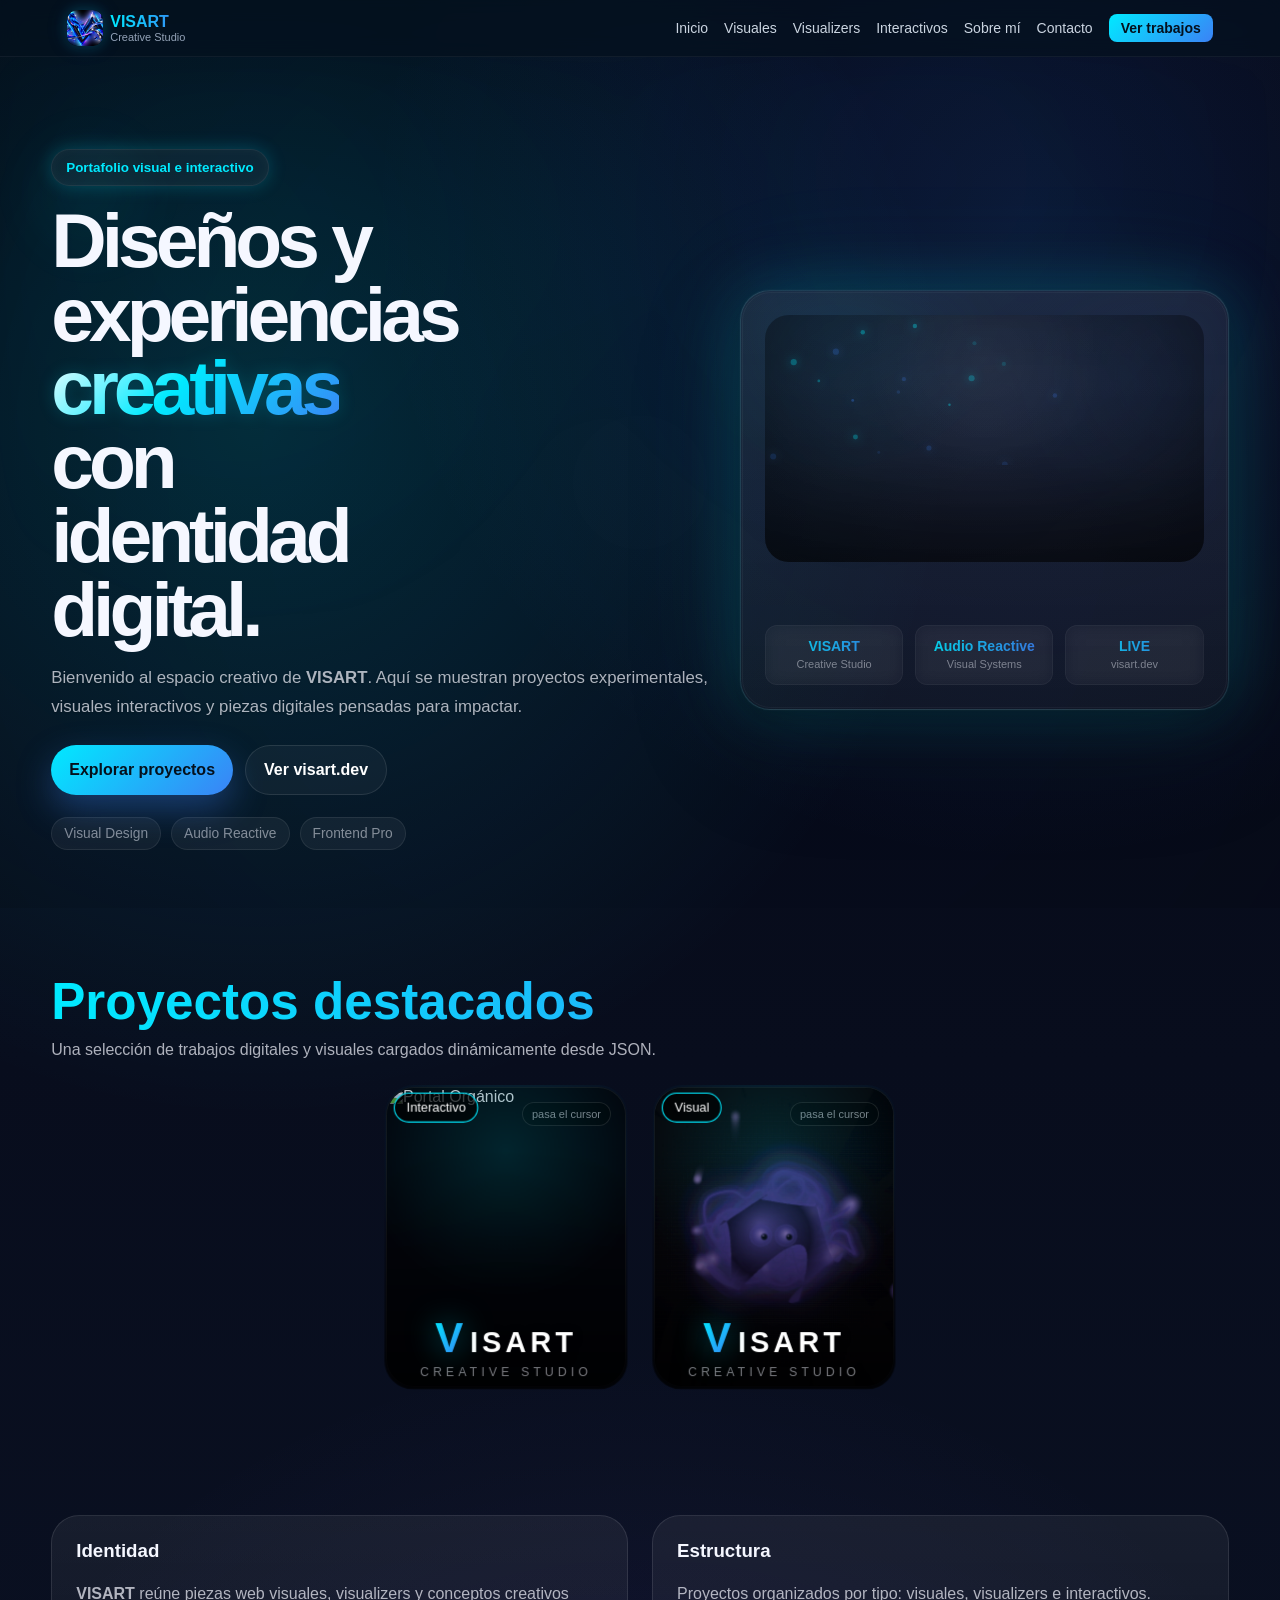
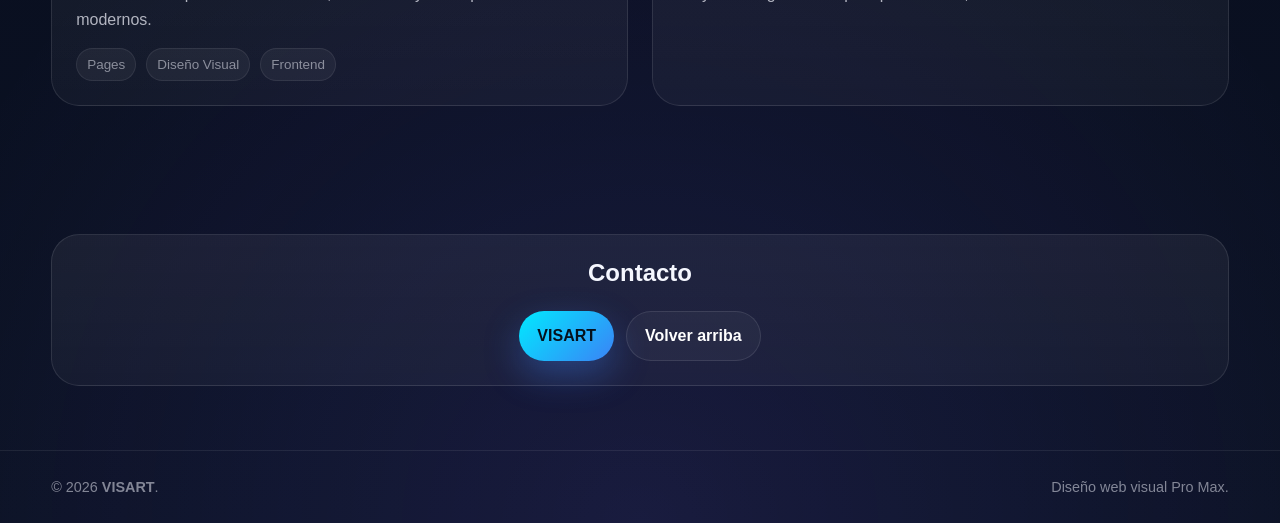
==== commit 0554fe4d: "Change apple-touch-icon to favicon-192.png Updated apple-touch-icon link to use favicon-192.png." ====
--- a/index.html
+++ b/index.html
@@ -63,7 +63,7 @@
   <link rel="icon" href="/assets/favicon.ico" sizes="any">
   <link rel="icon" type="image/png" href="/assets/favicon-32.png" sizes="32x32">
   <link rel="icon" type="image/png" href="/assets/favicon-192.png" sizes="192x192">
-  <link rel="apple-touch-icon" href="/assets/apple-touch-icon.png" sizes="180x180">
+  <link rel="apple-touch-icon" href="/assets/favicon-192.png">
   <link rel="manifest" href="/site.webmanifest">
 
   <!-- Performance hints -->
@@ -359,4 +359,4 @@
 
   <script src="/script.js"></script>
 </body>
-</html>+</html>
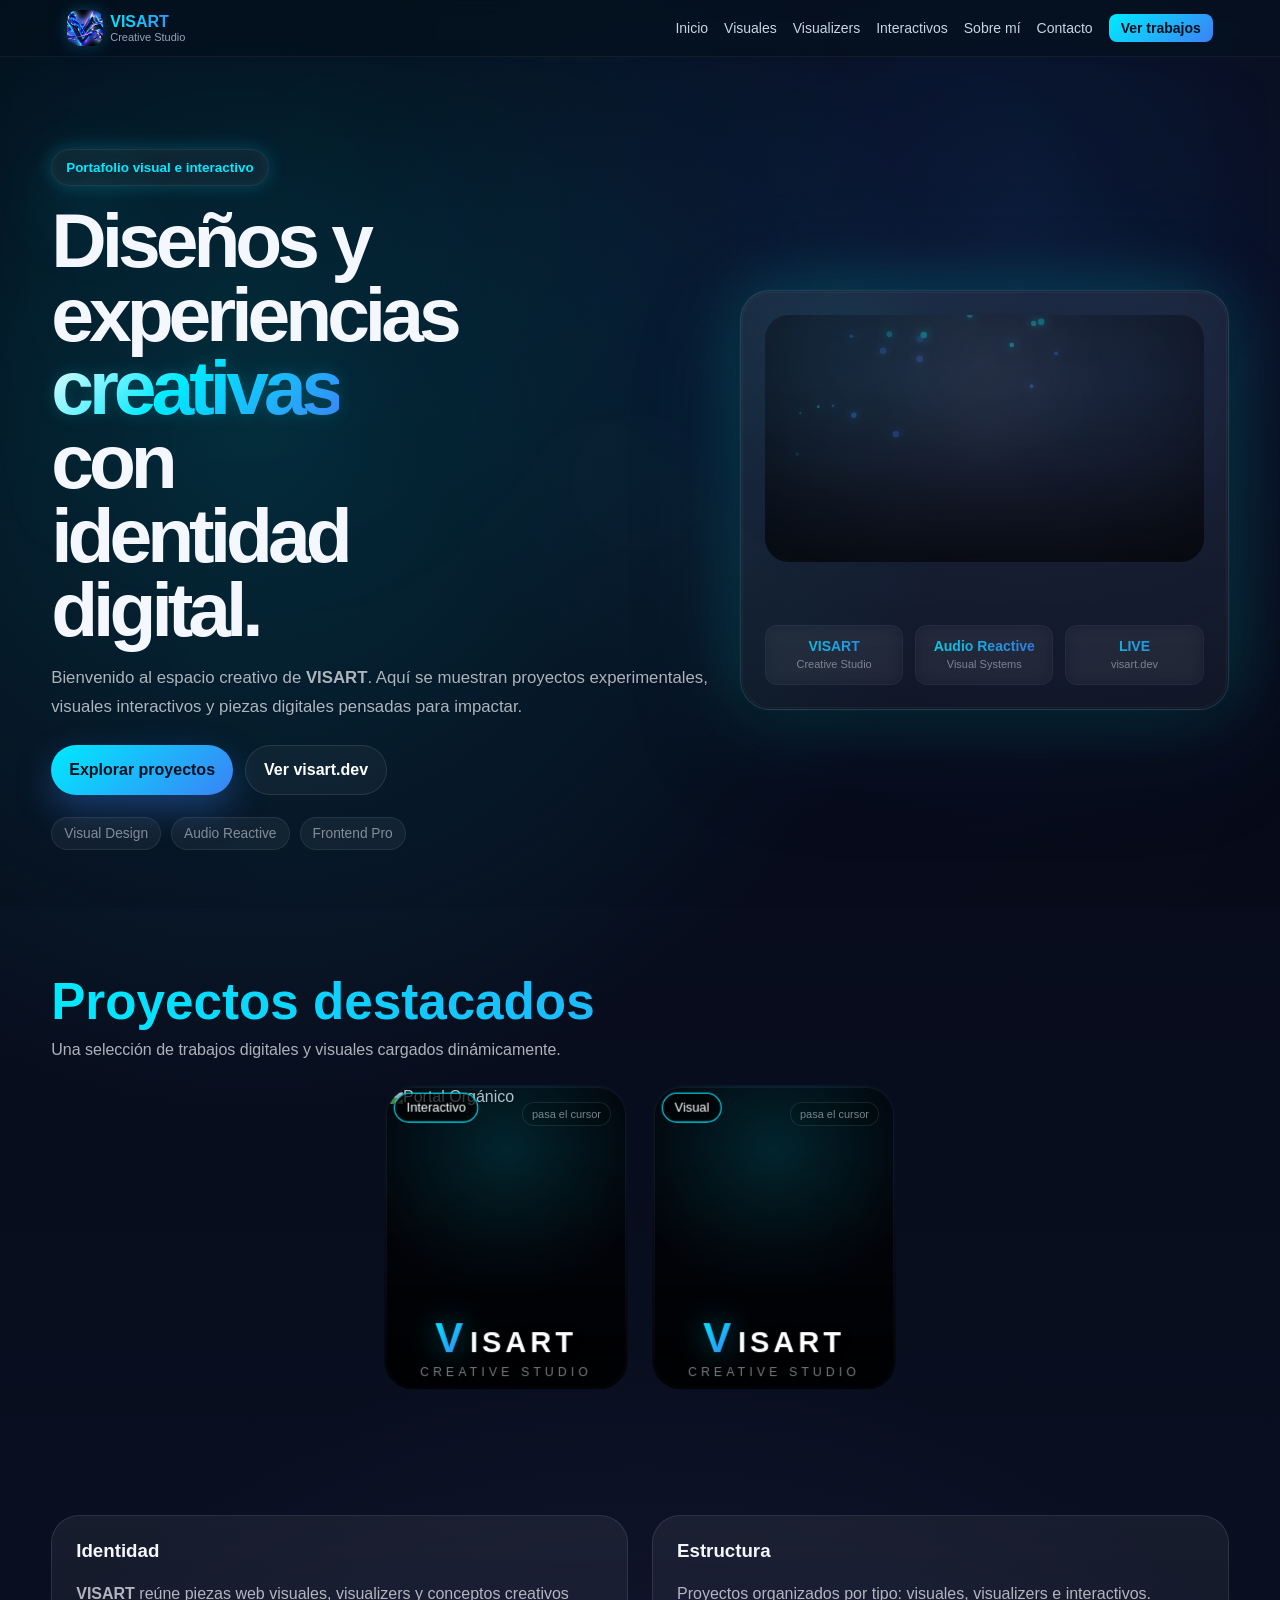
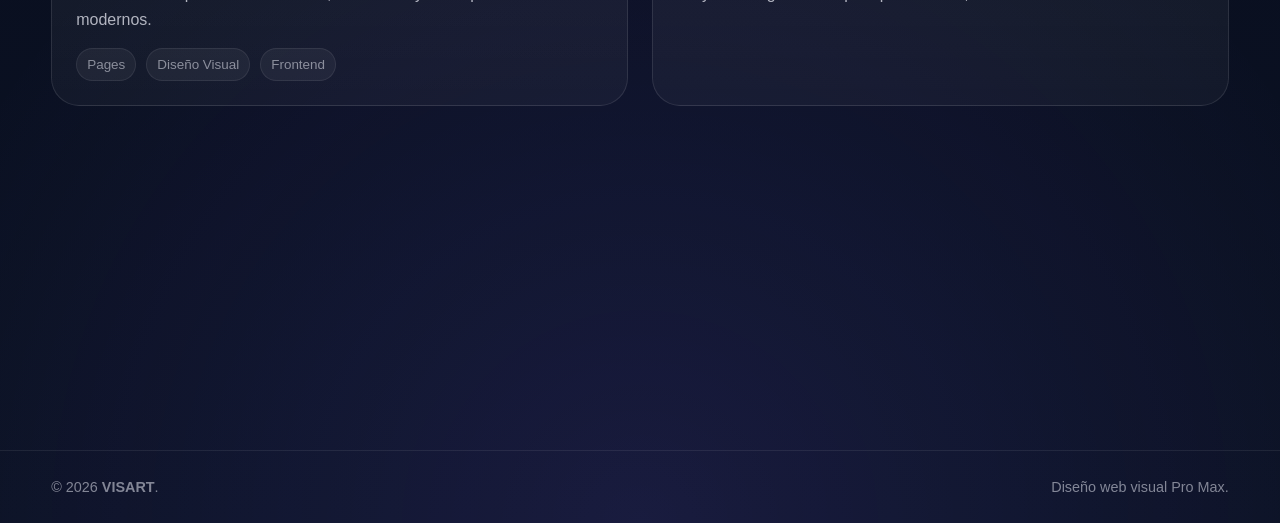
==== commit 474327bd: "Update project description in index.html Removed 'desde JSON' from the description of featured proje" ====
--- a/index.html
+++ b/index.html
@@ -279,7 +279,7 @@
           <h2 id="projects-title">Proyectos destacados</h2>
           <p>
             Una selección de trabajos digitales y visuales
-            cargados dinámicamente desde JSON.
+            cargados dinámicamente.
           </p>
         </div>
 
